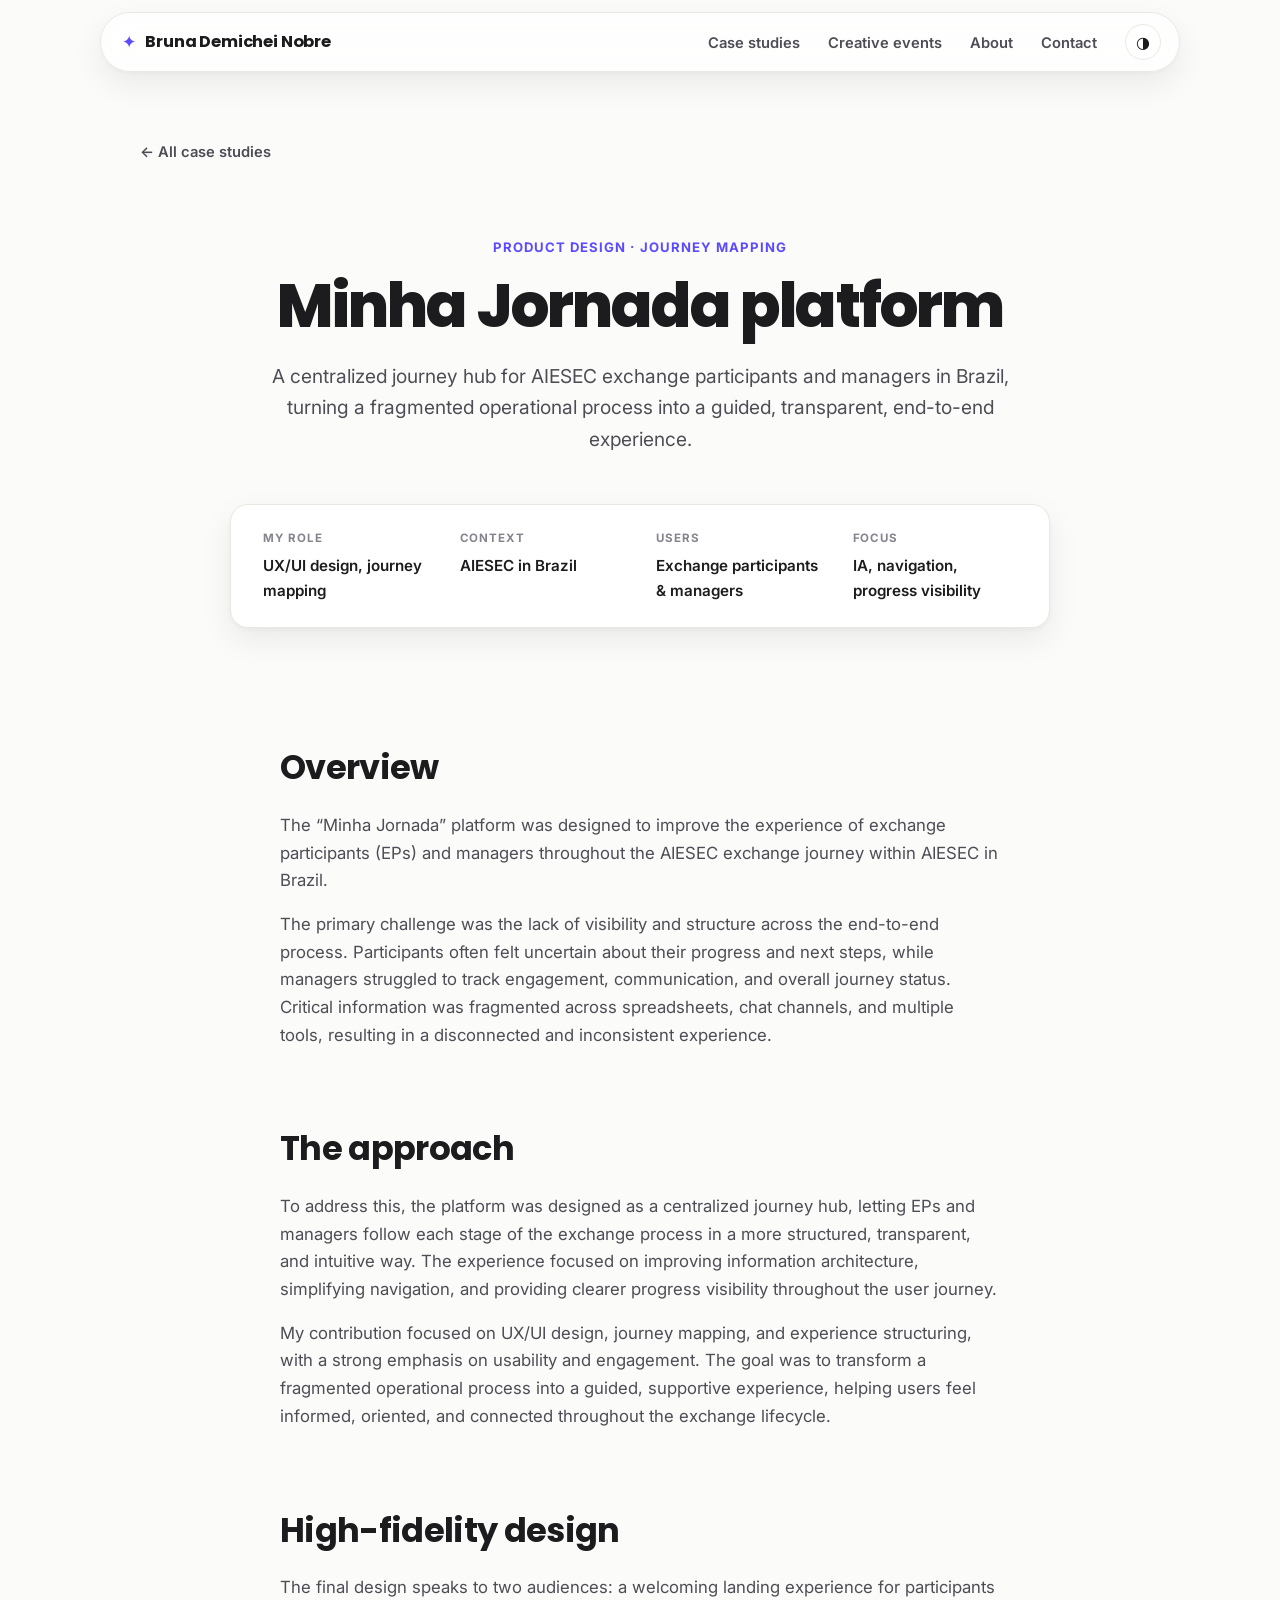
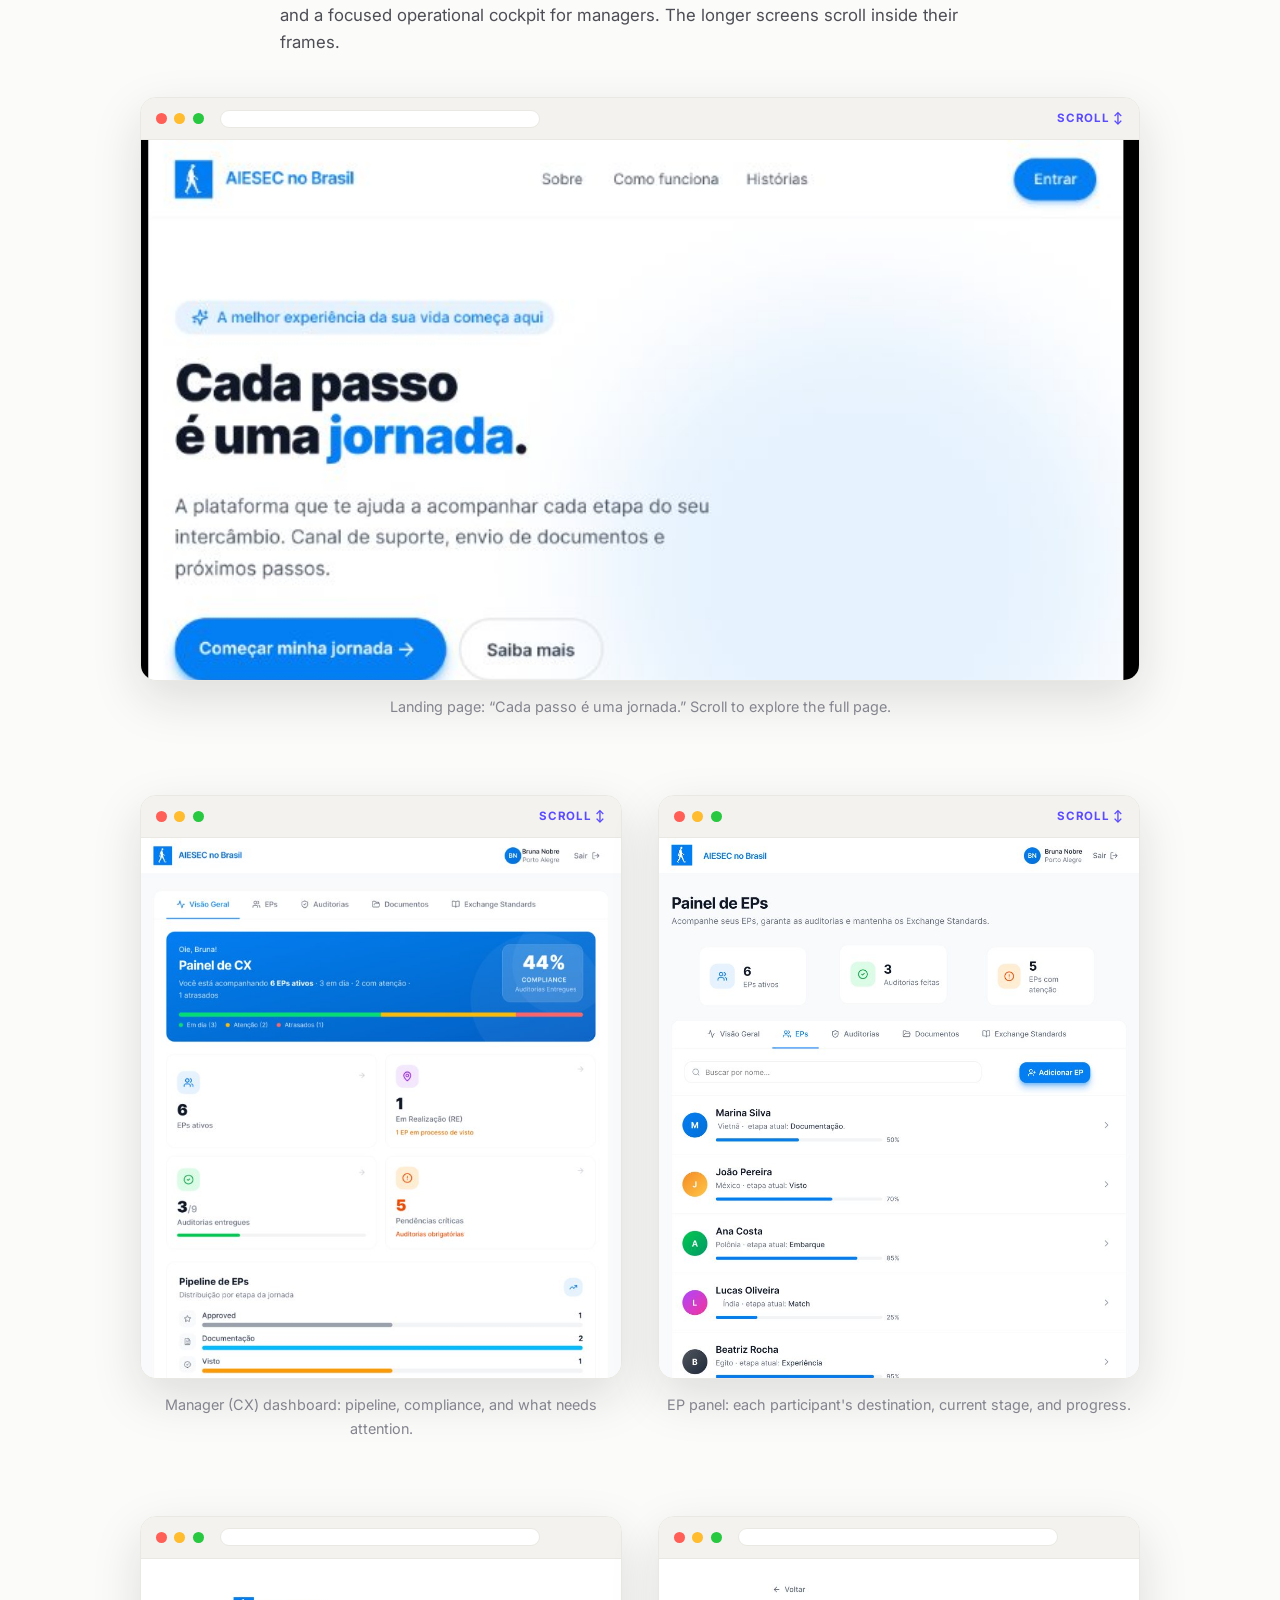
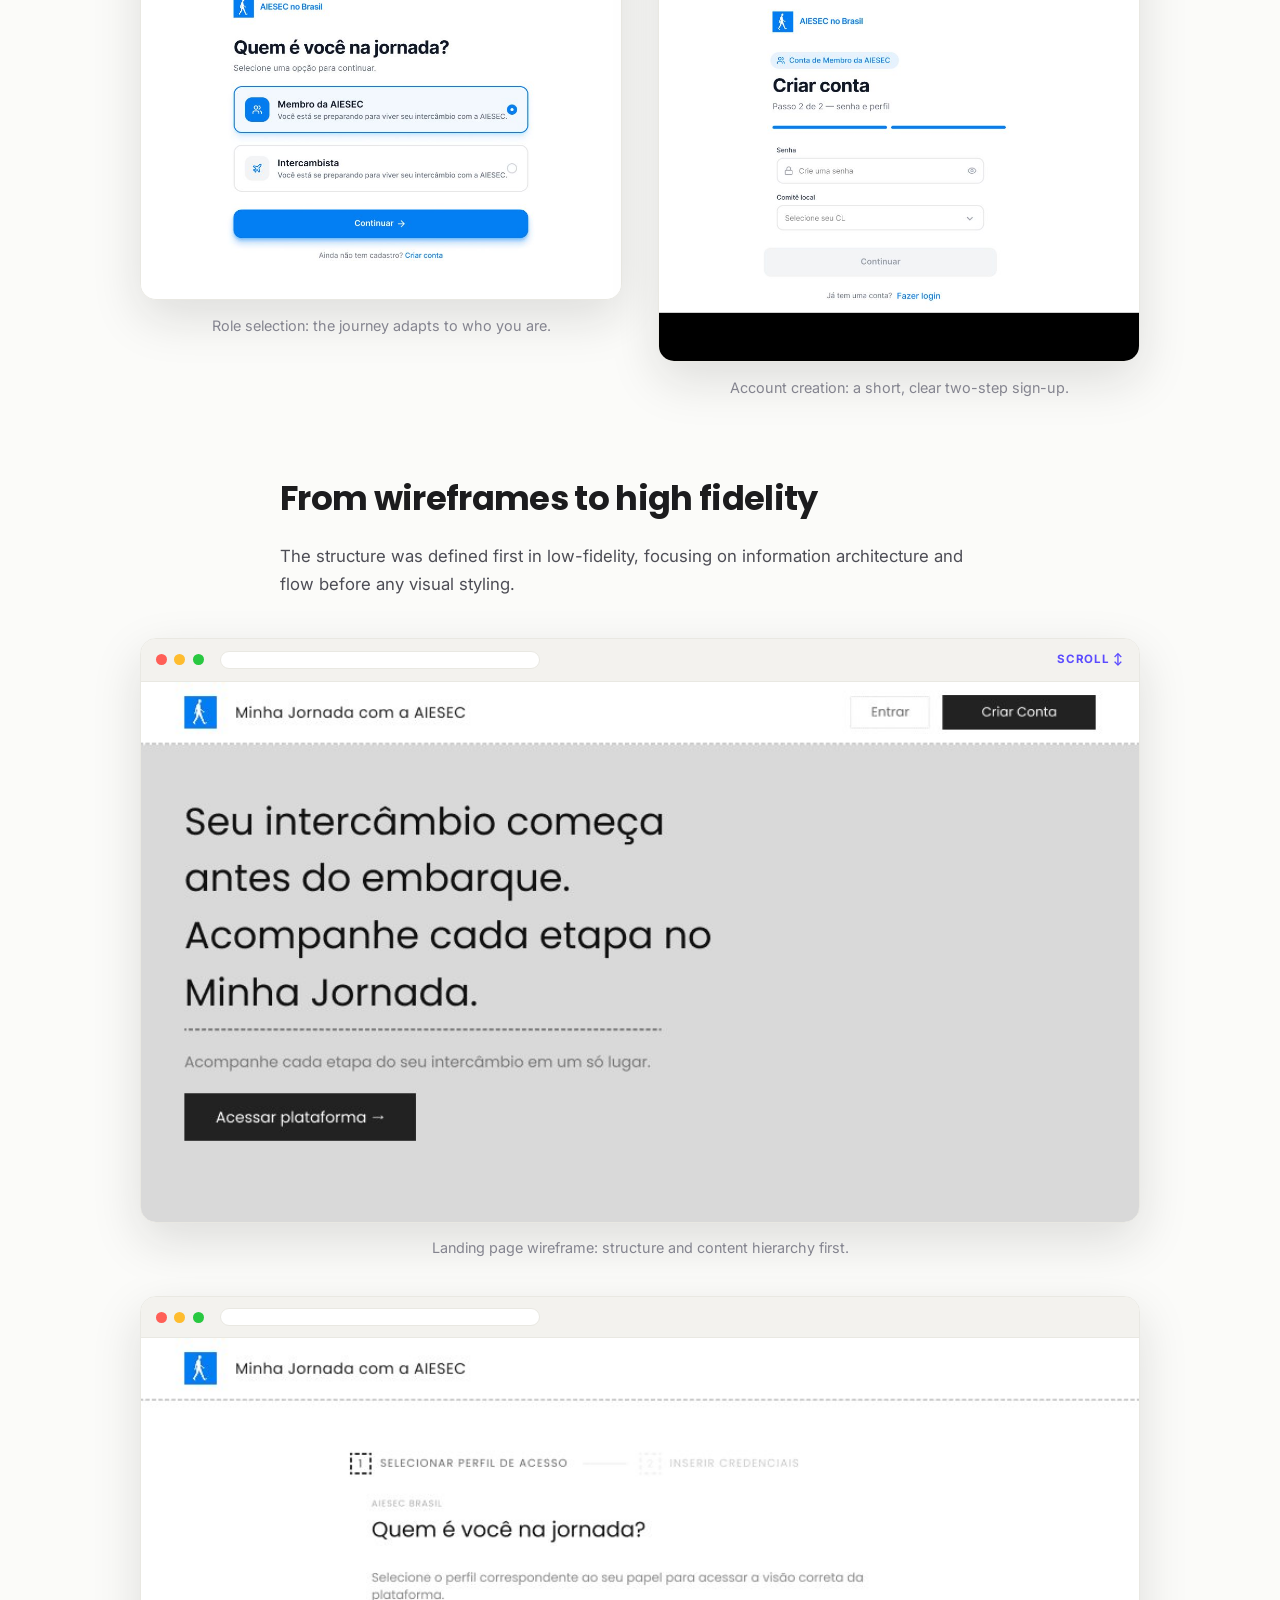
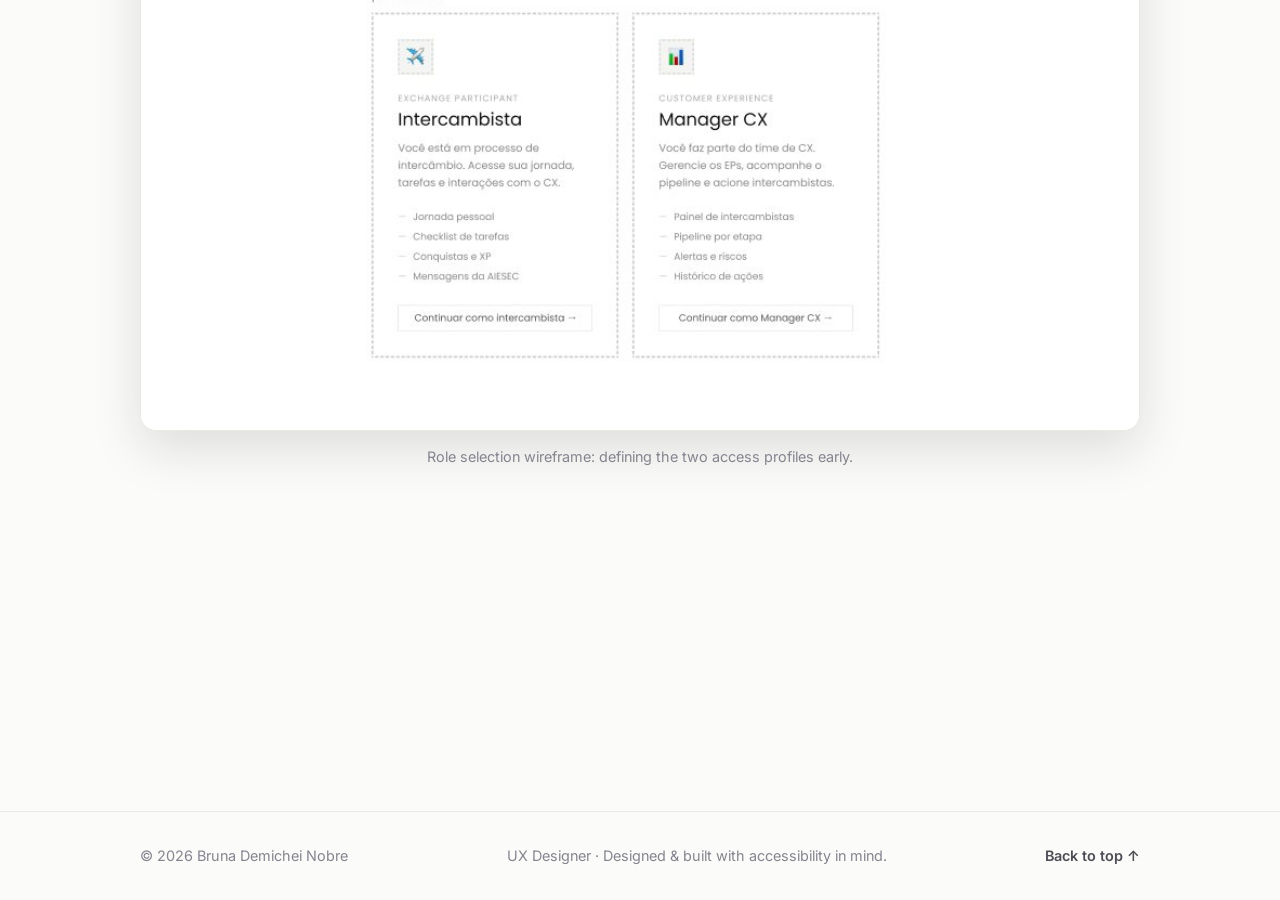
==== case-minha-jornada.html @ cf2cc4e2 "Add real case study pages with browser-frame mockups and scrollable long screens" ====
<!DOCTYPE html>
<html lang="en">
<head>
  <meta charset="UTF-8" />
  <meta name="viewport" content="width=device-width, initial-scale=1.0" />
  <meta name="description" content="Case study: Minha Jornada, a centralized journey hub for AIESEC exchange participants and managers in Brazil." />
  <meta name="author" content="Bruna Demichei Nobre" />
  <title>Minha Jornada platform · Bruna Demichei Nobre</title>

  <link rel="preconnect" href="https://fonts.googleapis.com" />
  <link rel="preconnect" href="https://fonts.gstatic.com" crossorigin />
  <link href="https://fonts.googleapis.com/css2?family=Inter:wght@400;500;600;700&family=Poppins:wght@500;600;700;800&display=swap" rel="stylesheet" />
  <link rel="stylesheet" href="styles.css" />
  <link rel="icon" href="data:image/svg+xml,&lt;svg xmlns=%22http://www.w3.org/2000/svg%22 viewBox=%220 0 100 100%22&gt;&lt;text y=%22.9em%22 font-size=%2290%22&gt;✦&lt;/text&gt;&lt;/svg&gt;" />
</head>
<body>
  <a class="skip-link" href="#main">Skip to content</a>

  <header class="site-header" id="top">
    <nav class="nav" aria-label="Primary">
      <a href="index.html" class="nav__brand" aria-label="Home · Bruna Demichei Nobre">
        <span class="nav__mark" aria-hidden="true">✦</span>
        <span class="nav__name">Bruna Demichei&nbsp;Nobre</span>
      </a>

      <button class="nav__toggle" aria-expanded="false" aria-controls="nav-menu" aria-label="Open menu">
        <span class="nav__toggle-bar" aria-hidden="true"></span>
        <span class="nav__toggle-bar" aria-hidden="true"></span>
        <span class="nav__toggle-bar" aria-hidden="true"></span>
      </button>

      <ul class="nav__menu" id="nav-menu">
        <li><a href="index.html#work">Case studies</a></li>
        <li><a href="index.html#events">Creative events</a></li>
        <li><a href="index.html#about">About</a></li>
        <li><a href="index.html#contact">Contact</a></li>
        <li>
          <button class="theme-toggle" id="theme-toggle" aria-label="Switch to dark theme" title="Toggle theme">
            <span class="theme-toggle__icon" aria-hidden="true">◑</span>
          </button>
        </li>
      </ul>
    </nav>
  </header>

  <main id="main">
    <div class="case-wrap">
      <a class="case-back" href="index.html#work">← All case studies</a>

      <header class="case-hero reveal">
        <span class="case-hero__cat">Product design · Journey mapping</span>
        <h1 class="case-hero__title">Minha Jornada platform</h1>
        <p class="case-hero__lede">
          A centralized journey hub for AIESEC exchange participants and managers in Brazil, turning a
          fragmented operational process into a guided, transparent, end-to-end experience.
        </p>
        <dl class="case-meta">
          <div><dt>My role</dt><dd>UX/UI design, journey mapping</dd></div>
          <div><dt>Context</dt><dd>AIESEC in Brazil</dd></div>
          <div><dt>Users</dt><dd>Exchange participants &amp; managers</dd></div>
          <div><dt>Focus</dt><dd>IA, navigation, progress visibility</dd></div>
        </dl>
      </header>

      <section class="case-block reveal">
        <div class="prose">
          <h2>Overview</h2>
          <p>
            The “Minha Jornada” platform was designed to improve the experience of exchange participants (EPs)
            and managers throughout the AIESEC exchange journey within AIESEC in Brazil.
          </p>
          <p>
            The primary challenge was the lack of visibility and structure across the end-to-end process.
            Participants often felt uncertain about their progress and next steps, while managers struggled to
            track engagement, communication, and overall journey status. Critical information was fragmented
            across spreadsheets, chat channels, and multiple tools, resulting in a disconnected and
            inconsistent experience.
          </p>
        </div>
      </section>

      <section class="case-block reveal">
        <div class="prose">
          <h2>The approach</h2>
          <p>
            To address this, the platform was designed as a centralized journey hub, letting EPs and managers
            follow each stage of the exchange process in a more structured, transparent, and intuitive way. The
            experience focused on improving information architecture, simplifying navigation, and providing
            clearer progress visibility throughout the user journey.
          </p>
          <p>
            My contribution focused on UX/UI design, journey mapping, and experience structuring, with a strong
            emphasis on usability and engagement. The goal was to transform a fragmented operational process
            into a guided, supportive experience, helping users feel informed, oriented, and connected
            throughout the exchange lifecycle.
          </p>
        </div>
      </section>

      <!-- High fidelity -->
      <section class="case-block reveal">
        <div class="prose">
          <h2>High-fidelity design</h2>
          <p>
            The final design speaks to two audiences: a welcoming landing experience for participants and a
            focused operational cockpit for managers. The longer screens scroll inside their frames.
          </p>
        </div>

        <div class="shots">
          <figure class="shot reveal">
            <div class="browser browser--scroll">
              <div class="browser__bar"><span class="browser__dot"></span><span class="browser__dot"></span><span class="browser__dot"></span><span class="browser__chip"></span><span class="scroll-hint">Scroll ↕</span></div>
              <div class="browser__viewport"><img src="assets/cases/mj-landing-hifi.jpg" alt="High-fidelity landing page with the headline 'Cada passo é uma jornada', feature cards, testimonials, and a call to action" loading="lazy" /></div>
            </div>
            <figcaption>Landing page: “Cada passo é uma jornada.” Scroll to explore the full page.</figcaption>
          </figure>

          <div class="shots shots--two">
            <figure class="shot reveal">
              <div class="browser browser--scroll">
                <div class="browser__bar"><span class="browser__dot"></span><span class="browser__dot"></span><span class="browser__dot"></span><span class="scroll-hint">Scroll ↕</span></div>
                <div class="browser__viewport"><img src="assets/cases/mj-cx-dashboard.jpg" alt="Manager CX dashboard with compliance progress, EP pipeline by journey stage, and items needing attention" loading="lazy" /></div>
              </div>
              <figcaption>Manager (CX) dashboard: pipeline, compliance, and what needs attention.</figcaption>
            </figure>

            <figure class="shot reveal">
              <div class="browser browser--scroll">
                <div class="browser__bar"><span class="browser__dot"></span><span class="browser__dot"></span><span class="browser__dot"></span><span class="scroll-hint">Scroll ↕</span></div>
                <div class="browser__viewport"><img src="assets/cases/mj-eps.jpg" alt="EP panel listing exchange participants with their destination, current journey stage, and progress" loading="lazy" /></div>
              </div>
              <figcaption>EP panel: each participant's destination, current stage, and progress.</figcaption>
            </figure>
          </div>

          <div class="shots shots--two">
            <figure class="shot reveal">
              <div class="browser">
                <div class="browser__bar"><span class="browser__dot"></span><span class="browser__dot"></span><span class="browser__dot"></span><span class="browser__chip"></span></div>
                <div class="browser__viewport"><img src="assets/cases/mj-perfil.jpg" alt="Role selection screen asking 'Quem é você na jornada?' with Member and Exchange participant options" loading="lazy" /></div>
              </div>
              <figcaption>Role selection: the journey adapts to who you are.</figcaption>
            </figure>

            <figure class="shot reveal">
              <div class="browser">
                <div class="browser__bar"><span class="browser__dot"></span><span class="browser__dot"></span><span class="browser__dot"></span><span class="browser__chip"></span></div>
                <div class="browser__viewport"><img src="assets/cases/mj-criar-conta.jpg" alt="Two-step account creation screen with password and local committee fields" loading="lazy" /></div>
              </div>
              <figcaption>Account creation: a short, clear two-step sign-up.</figcaption>
            </figure>
          </div>
        </div>
      </section>

      <!-- Low fidelity -->
      <section class="case-block reveal">
        <div class="prose">
          <h2>From wireframes to high fidelity</h2>
          <p>
            The structure was defined first in low-fidelity, focusing on information architecture and flow
            before any visual styling.
          </p>
        </div>

        <div class="shots">
          <figure class="shot reveal">
            <div class="browser browser--scroll">
              <div class="browser__bar"><span class="browser__dot"></span><span class="browser__dot"></span><span class="browser__dot"></span><span class="browser__chip"></span><span class="scroll-hint">Scroll ↕</span></div>
              <div class="browser__viewport"><img src="assets/cases/mj-landing-lofi.jpg" alt="Low-fidelity wireframe of the landing page showing layout structure and content blocks" loading="lazy" /></div>
            </div>
            <figcaption>Landing page wireframe: structure and content hierarchy first.</figcaption>
          </figure>

          <figure class="shot reveal">
            <div class="browser">
              <div class="browser__bar"><span class="browser__dot"></span><span class="browser__dot"></span><span class="browser__dot"></span><span class="browser__chip"></span></div>
              <div class="browser__viewport"><img src="assets/cases/mj-perfil-lofi.jpg" alt="Low-fidelity wireframe of the role selection screen with Intercambista and Manager CX options" loading="lazy" /></div>
            </div>
            <figcaption>Role selection wireframe: defining the two access profiles early.</figcaption>
          </figure>
        </div>
      </section>

      <section class="case-cta reveal">
        <h2 class="case-cta__title">Like what you see?</h2>
        <div class="contact__actions">
          <a class="btn btn--primary" href="index.html#contact">Get in touch</a>
          <a class="btn btn--ghost" href="index.html#work">All case studies</a>
        </div>
      </section>
    </div>
  </main>

  <footer class="site-footer">
    <div class="site-footer__inner">
      <p>© <span id="year"></span> Bruna Demichei Nobre</p>
      <p class="site-footer__meta">UX Designer · Designed &amp; built with accessibility in mind.</p>
      <a href="#top" class="site-footer__top">Back to top ↑</a>
    </div>
  </footer>

  <script src="script.js"></script>
</body>
</html>
---- styles.css ----
/* ============================================================
   Bruna Demichei Nobre — UX Portfolio
   Soft, rounded, friendly aesthetic. No build step.
   ============================================================ */

:root {
  /* Color — light theme */
  --bg: #fbfbf9;
  --bg-alt: #f3f2ee;
  --surface: #ffffff;
  --text: #1c1c1e;
  --text-soft: #4d4d55;
  --text-muted: #84848f;
  --border: #e9e8e2;
  --accent: #5b4bff;
  --accent-2: #ff5b86;
  --accent-soft: #eeecff;
  --shadow: 0 2px 4px rgba(20, 20, 25, 0.03), 0 12px 32px rgba(20, 20, 25, 0.07);
  --shadow-lg: 0 18px 50px rgba(20, 20, 25, 0.13);

  /* Card placeholder gradients */
  --c-a: linear-gradient(135deg, #2bb6b0, #1f8f95);
  --c-b: linear-gradient(135deg, #ff6f91, #ff4d6d);
  --c-c: linear-gradient(135deg, #f6a93b, #e8842b);
  --c-d: linear-gradient(135deg, #9b8cff, #6c5cff);
  --c-e: linear-gradient(135deg, #7ec96f, #4fb05c);

  /* Type */
  --font-sans: "Inter", system-ui, -apple-system, Segoe UI, Roboto, sans-serif;
  --font-display: "Poppins", "Inter", system-ui, sans-serif;

  /* Layout */
  --maxw: 1080px;
  --radius: 28px;
  --radius-sm: 18px;
  --space: clamp(4rem, 9vw, 8rem);
}

[data-theme="dark"] {
  --bg: #121116;
  --bg-alt: #18171e;
  --surface: #1d1c24;
  --text: #f4f3f7;
  --text-soft: #c7c6d2;
  --text-muted: #8e8d9c;
  --border: #2b2933;
  --accent: #8c7cff;
  --accent-2: #ff7caa;
  --accent-soft: #221f33;
  --shadow: 0 2px 4px rgba(0, 0, 0, 0.3), 0 12px 32px rgba(0, 0, 0, 0.4);
  --shadow-lg: 0 18px 50px rgba(0, 0, 0, 0.55);
}

/* ===== Reset / base ===== */
*, *::before, *::after { box-sizing: border-box; }
* { margin: 0; }

html { scroll-behavior: smooth; -webkit-text-size-adjust: 100%; }
@media (prefers-reduced-motion: reduce) {
  html { scroll-behavior: auto; }
  *, *::before, *::after { animation-duration: 0.001ms !important; transition-duration: 0.001ms !important; }
}

body {
  font-family: var(--font-sans);
  color: var(--text);
  background: var(--bg);
  line-height: 1.65;
  -webkit-font-smoothing: antialiased;
  text-rendering: optimizeLegibility;
  transition: background 0.3s ease, color 0.3s ease;
}

img { max-width: 100%; display: block; }
a { color: inherit; }

:focus-visible {
  outline: 3px solid var(--accent);
  outline-offset: 3px;
  border-radius: 6px;
}

.skip-link {
  position: absolute;
  left: 1rem;
  top: -3.5rem;
  z-index: 200;
  background: var(--accent);
  color: #fff;
  padding: 0.6rem 1rem;
  border-radius: 10px;
  transition: top 0.2s ease;
  text-decoration: none;
  font-weight: 600;
}
.skip-link:focus { top: 1rem; }

/* ===== Header / Nav ===== */
.site-header {
  position: sticky;
  top: 0;
  z-index: 100;
  padding: 0.75rem clamp(0.75rem, 3vw, 1.5rem);
}
.nav {
  max-width: var(--maxw);
  margin: 0 auto;
  padding: 0.7rem 1.1rem 0.7rem 1.3rem;
  display: flex;
  align-items: center;
  justify-content: space-between;
  gap: 1rem;
  background: color-mix(in srgb, var(--surface) 80%, transparent);
  backdrop-filter: blur(14px);
  border: 1px solid var(--border);
  border-radius: 100px;
  box-shadow: var(--shadow);
}
.nav__brand {
  display: inline-flex;
  align-items: center;
  gap: 0.55rem;
  text-decoration: none;
  font-family: var(--font-display);
  font-weight: 700;
  font-size: 1.02rem;
  letter-spacing: -0.01em;
}
.nav__mark { color: var(--accent); font-size: 1.1rem; }

.nav__menu {
  display: flex;
  align-items: center;
  gap: clamp(0.9rem, 2.2vw, 1.8rem);
  list-style: none;
  padding: 0;
}
.nav__menu a {
  text-decoration: none;
  color: var(--text-soft);
  font-weight: 600;
  font-size: 0.92rem;
  transition: color 0.2s ease;
}
.nav__menu a:hover { color: var(--accent); }

.nav__toggle {
  display: none;
  flex-direction: column;
  gap: 5px;
  background: none;
  border: 0;
  cursor: pointer;
  padding: 0.5rem;
}
.nav__toggle-bar {
  width: 24px; height: 2px;
  background: var(--text);
  border-radius: 2px;
  transition: transform 0.25s ease, opacity 0.25s ease;
}
.nav__toggle[aria-expanded="true"] .nav__toggle-bar:nth-child(1) { transform: translateY(7px) rotate(45deg); }
.nav__toggle[aria-expanded="true"] .nav__toggle-bar:nth-child(2) { opacity: 0; }
.nav__toggle[aria-expanded="true"] .nav__toggle-bar:nth-child(3) { transform: translateY(-7px) rotate(-45deg); }

.theme-toggle {
  background: var(--surface);
  border: 1px solid var(--border);
  border-radius: 50%;
  width: 36px; height: 36px;
  display: grid;
  place-items: center;
  cursor: pointer;
  color: var(--text);
  font-size: 1rem;
  transition: transform 0.2s ease, border-color 0.2s ease;
}
.theme-toggle:hover { transform: rotate(-15deg); border-color: var(--accent); }

/* ===== Section scaffolding ===== */
.section {
  max-width: var(--maxw);
  margin: 0 auto;
  padding: var(--space) clamp(1.25rem, 4vw, 2.5rem);
}
.section--alt {
  max-width: none;
  background: var(--bg-alt);
  border-radius: clamp(28px, 5vw, 56px);
  margin-inline: clamp(0.5rem, 2vw, 1.5rem);
  padding-inline: clamp(1.25rem, 4vw, 3rem);
}
.section--alt > * { max-width: var(--maxw); margin-inline: auto; }

.section__head { max-width: 58ch; margin-bottom: 3rem; }
.section__head--center { margin-inline: auto; text-align: center; }
.section__title {
  font-family: var(--font-display);
  font-weight: 700;
  font-size: clamp(2rem, 5vw, 3.2rem);
  line-height: 1.08;
  letter-spacing: -0.02em;
}
.section__sub { margin-top: 1rem; color: var(--text-muted); font-size: 1.05rem; }

/* ===== Hero ===== */
.hero {
  position: relative;
  overflow: hidden;
  text-align: center;
  padding: clamp(3.5rem, 8vw, 7rem) clamp(1.25rem, 4vw, 2.5rem) clamp(2.5rem, 5vw, 4rem);
}
.hero::before {
  content: "";
  position: absolute;
  inset: -25% -10% auto -10%;
  height: 75%;
  background: radial-gradient(ellipse 50% 60% at 30% 20%, color-mix(in srgb, var(--accent) 20%, transparent), transparent 70%),
              radial-gradient(ellipse 45% 55% at 75% 30%, color-mix(in srgb, var(--accent-2) 18%, transparent), transparent 70%);
  filter: blur(10px);
  z-index: -1;
  pointer-events: none;
}
.hero__inner { max-width: 900px; margin: 0 auto; }
.hero__eyebrow {
  font-weight: 600;
  color: var(--accent);
  font-size: 0.95rem;
  letter-spacing: 0.02em;
  margin-bottom: 1.5rem;
}
.hero__title {
  font-family: var(--font-display);
  font-weight: 800;
  font-size: clamp(2.6rem, 8vw, 5.2rem);
  line-height: 1.02;
  letter-spacing: -0.035em;
  display: flex;
  align-items: center;
  justify-content: center;
  flex-wrap: wrap;
  gap: 0.25em;
}
.hero__photo {
  display: inline-grid;
  place-items: center;
  width: 1.05em; height: 1.05em;
  border-radius: 0.32em;
  background: linear-gradient(135deg, var(--accent-soft), color-mix(in srgb, var(--accent-2) 22%, var(--surface)));
  border: 2px solid var(--surface);
  box-shadow: var(--shadow);
  transform: rotate(-6deg);
  overflow: hidden;
}
.hero__photo span {
  font-family: var(--font-sans);
  font-size: 0.13em;
  font-weight: 600;
  line-height: 1.1;
  color: var(--text-muted);
  text-align: center;
  letter-spacing: 0.04em;
}
.hero__photo img { width: 100%; height: 100%; object-fit: cover; }
.hero__lede {
  margin: 1.6rem auto 0;
  max-width: 62ch;
  font-size: clamp(1.05rem, 2vw, 1.25rem);
  color: var(--text-soft);
}
.hero__actions {
  margin-top: 2.25rem;
  display: flex;
  flex-wrap: wrap;
  gap: 1rem;
  justify-content: center;
}
.hero__scroll {
  display: inline-grid;
  place-items: center;
  width: 48px; height: 48px;
  margin-top: 2.75rem;
  border-radius: 50%;
  border: 1px solid var(--border);
  background: var(--surface);
  color: var(--text);
  font-size: 1.3rem;
  text-decoration: none;
  box-shadow: var(--shadow);
  animation: bob 2s ease-in-out infinite;
}
.hero__scroll:hover { color: var(--accent); }
@keyframes bob { 0%, 100% { transform: translateY(0); } 50% { transform: translateY(6px); } }

/* ===== Buttons ===== */
.btn {
  display: inline-flex;
  align-items: center;
  gap: 0.4rem;
  font-weight: 600;
  font-size: 0.98rem;
  text-decoration: none;
  padding: 0.85rem 1.6rem;
  border-radius: 100px;
  border: 1px solid transparent;
  cursor: pointer;
  transition: transform 0.2s ease, box-shadow 0.2s ease, background 0.2s ease, border-color 0.2s ease, color 0.2s ease;
}
.btn--primary {
  background: var(--accent);
  color: #fff;
  box-shadow: 0 8px 22px color-mix(in srgb, var(--accent) 38%, transparent);
}
.btn--primary:hover { transform: translateY(-2px); box-shadow: 0 12px 30px color-mix(in srgb, var(--accent) 48%, transparent); }
.btn--ghost {
  background: var(--surface);
  color: var(--text);
  border-color: var(--border);
}
.btn--ghost:hover { border-color: var(--accent); color: var(--accent); transform: translateY(-2px); }

/* ===== Grids ===== */
.grid { display: grid; gap: clamp(1.5rem, 3vw, 2.5rem); }
.grid--work { grid-template-columns: repeat(2, minmax(0, 1fr)); }
.grid--events { grid-template-columns: repeat(auto-fit, minmax(280px, 1fr)); }
.grid--cards { grid-template-columns: repeat(auto-fit, minmax(280px, 1fr)); gap: 1.25rem; }
.grid--process { grid-template-columns: repeat(auto-fit, minmax(220px, 1fr)); gap: 1.25rem; list-style: none; padding: 0; }

/* ===== Project cards (work) ===== */
.proj {
  display: block;
  text-decoration: none;
  color: inherit;
  border-radius: var(--radius);
  transition: transform 0.25s ease;
}
.proj:hover { transform: translateY(-6px); }
.proj__media {
  position: relative;
  display: grid;
  place-items: center;
  aspect-ratio: 4 / 3;
  overflow: hidden;
  border-radius: var(--radius);
  margin-bottom: 1.1rem;
  box-shadow: var(--shadow);
  transition: box-shadow 0.25s ease;
}
.proj:hover .proj__media { box-shadow: var(--shadow-lg); }
.proj__media--a { background: var(--c-a); }
.proj__media--b { background: var(--c-b); }
.proj__media--c { background: var(--c-c); }
.proj__media--d { background: var(--c-d); }
.proj__media img { position: absolute; inset: 0; width: 100%; height: 100%; object-fit: cover; object-position: top; }
.proj__ph {
  color: rgba(255, 255, 255, 0.92);
  font-weight: 600;
  font-size: 0.9rem;
  letter-spacing: 0.04em;
}
.proj__cat {
  display: block;
  color: var(--accent);
  font-weight: 700;
  font-size: 0.78rem;
  letter-spacing: 0.08em;
  text-transform: uppercase;
  margin-bottom: 0.4rem;
}
.proj__title {
  font-family: var(--font-display);
  font-weight: 700;
  font-size: clamp(1.3rem, 2.6vw, 1.7rem);
  letter-spacing: -0.015em;
  margin-bottom: 0.5rem;
}
.proj__desc { color: var(--text-soft); font-size: 1rem; }

/* ===== Creative events (feature blocks + photo collages) ===== */
.events { display: flex; flex-direction: column; gap: clamp(3rem, 7vw, 6rem); }
.feature {
  display: grid;
  grid-template-columns: 1.05fr 0.95fr;
  gap: clamp(1.75rem, 4vw, 3.5rem);
  align-items: center;
}
.feature--reverse .feature__gallery { order: 2; }
.feature__cat {
  display: block;
  color: var(--accent);
  font-weight: 700;
  font-size: 0.78rem;
  letter-spacing: 0.08em;
  text-transform: uppercase;
  margin-bottom: 0.55rem;
}
.feature__text h3 {
  font-family: var(--font-display);
  font-weight: 700;
  font-size: clamp(1.45rem, 3vw, 2.1rem);
  letter-spacing: -0.02em;
  line-height: 1.1;
  margin-bottom: 0.9rem;
}
.feature__text p { color: var(--text-soft); font-size: 1.02rem; }
.feature__text p + p { margin-top: 0.9rem; }
.feature__link {
  display: inline-block;
  margin-top: 1.1rem;
  font-weight: 700;
  color: var(--accent);
  text-decoration: none;
}
.feature__link:hover { text-decoration: underline; }

/* Photo collages */
.feature__gallery { display: grid; gap: 0.9rem; }
.gphoto {
  margin: 0;
  overflow: hidden;
  border-radius: var(--radius-sm);
  box-shadow: var(--shadow);
  transition: transform 0.3s ease, box-shadow 0.3s ease;
}
.gphoto img { width: 100%; height: 100%; object-fit: cover; display: block; transition: transform 0.5s ease; }
.gphoto:hover { transform: translateY(-4px) rotate(-1deg); box-shadow: var(--shadow-lg); }
.gphoto:hover img { transform: scale(1.06); }

.gallery--single .gphoto { aspect-ratio: 16 / 10; }

.gallery--trio {
  grid-template-columns: 1fr 1fr;
  grid-template-rows: 1fr 1fr;
  aspect-ratio: 1 / 1;
}
.gphoto--a { grid-column: 1; grid-row: 1; }
.gphoto--b { grid-column: 1; grid-row: 2; }
.gphoto--c { grid-column: 2; grid-row: 1 / 3; }

.gallery--quad { grid-template-columns: 1fr 1fr; }
.gallery--quad .gphoto { aspect-ratio: 3 / 2; }

.gallery--stack { grid-template-columns: 1fr 1fr; }
.gallery--stack .gphoto:first-child { grid-column: 1 / 3; aspect-ratio: 16 / 9; }
.gallery--stack .gphoto:not(:first-child) { aspect-ratio: 4 / 3; }

.gallery--duo { grid-template-columns: 1fr; }
.gallery--duo .gphoto { aspect-ratio: 16 / 10; }

/* ===== Expertise cards ===== */
.card {
  background: var(--surface);
  border: 1px solid var(--border);
  border-radius: var(--radius-sm);
  padding: 1.7rem;
  box-shadow: var(--shadow);
  transition: transform 0.25s ease, box-shadow 0.25s ease;
}
.card:hover { transform: translateY(-4px); box-shadow: var(--shadow-lg); }
.card__icon {
  display: inline-grid;
  place-items: center;
  width: 46px; height: 46px;
  border-radius: 14px;
  background: var(--accent-soft);
  color: var(--accent);
  font-size: 1.3rem;
  margin-bottom: 1rem;
}
.card h3 { font-family: var(--font-display); font-weight: 600; font-size: 1.15rem; margin-bottom: 0.45rem; letter-spacing: -0.01em; }
.card p { color: var(--text-soft); font-size: 0.97rem; }

.tools { margin-top: 2.5rem; text-align: center; }
.chips { display: flex; flex-wrap: wrap; gap: 0.6rem; list-style: none; padding: 0; justify-content: center; }
.chips li {
  background: var(--surface);
  border: 1px solid var(--border);
  border-radius: 100px;
  padding: 0.45rem 1rem;
  font-size: 0.9rem;
  font-weight: 500;
  color: var(--text-soft);
}

/* ===== Process ===== */
.process__step {
  position: relative;
  background: var(--surface);
  border: 1px solid var(--border);
  border-radius: var(--radius-sm);
  padding: 1.7rem;
  box-shadow: var(--shadow);
}
.process__num {
  font-family: var(--font-display);
  font-weight: 800;
  font-size: 2rem;
  color: var(--accent);
  display: block;
  margin-bottom: 0.5rem;
}
.process__step h3 { font-family: var(--font-display); font-weight: 600; font-size: 1.15rem; margin-bottom: 0.4rem; }
.process__step p { color: var(--text-soft); font-size: 0.97rem; }

/* ===== About ===== */
.about__body { max-width: 64ch; margin: 0 auto; text-align: center; }
.about__body p { color: var(--text-soft); font-size: 1.1rem; }
.about__body p + p { margin-top: 1.2rem; }

/* ===== Note pill ===== */
.note-pill {
  display: inline-block;
  background: var(--accent-soft);
  color: var(--accent);
  font-size: 0.72rem;
  font-weight: 700;
  text-transform: uppercase;
  letter-spacing: 0.08em;
  padding: 0.2rem 0.6rem;
  border-radius: 100px;
  margin-right: 0.5rem;
  vertical-align: middle;
}

/* ===== Contact ===== */
.contact { text-align: center; }
.contact__inner { max-width: 60ch; margin: 0 auto; }
.contact__kicker {
  font-size: 0.85rem;
  font-weight: 700;
  letter-spacing: 0.12em;
  text-transform: uppercase;
  color: var(--text-muted);
  margin-bottom: 0.75rem;
}
.contact__title {
  font-family: var(--font-display);
  font-weight: 800;
  font-size: clamp(2.8rem, 9vw, 6rem);
  line-height: 1;
  letter-spacing: -0.04em;
  background: linear-gradient(100deg, var(--accent), var(--accent-2));
  -webkit-background-clip: text;
  background-clip: text;
  color: transparent;
  margin-bottom: 2rem;
}
.contact__actions { display: flex; justify-content: center; flex-wrap: wrap; gap: 1rem; }

/* ===== Footer ===== */
.site-footer { border-top: 1px solid var(--border); }
.site-footer__inner {
  max-width: var(--maxw);
  margin: 0 auto;
  padding: 2rem clamp(1.25rem, 4vw, 2.5rem);
  display: flex;
  flex-wrap: wrap;
  align-items: center;
  justify-content: space-between;
  gap: 0.75rem;
  color: var(--text-muted);
  font-size: 0.9rem;
}
.site-footer__top { text-decoration: none; font-weight: 600; color: var(--text-soft); }
.site-footer__top:hover { color: var(--accent); }

/* ===== Case study detail pages ===== */
.case-wrap { max-width: 1080px; margin: 0 auto; padding: 0 clamp(1.25rem, 4vw, 2.5rem); }
.prose { max-width: 720px; margin-inline: auto; }

.case-back {
  display: inline-flex;
  align-items: center;
  gap: 0.4rem;
  margin: clamp(2rem, 5vw, 3.5rem) 0 0;
  font-weight: 600;
  font-size: 0.92rem;
  color: var(--text-soft);
  text-decoration: none;
}
.case-back:hover { color: var(--accent); }

.case-hero { text-align: center; padding: clamp(2.5rem, 6vw, 4.5rem) 0 clamp(1.5rem, 4vw, 2.5rem); }
.case-hero__cat {
  display: block;
  color: var(--accent);
  font-weight: 700;
  font-size: 0.82rem;
  letter-spacing: 0.08em;
  text-transform: uppercase;
  margin-bottom: 1rem;
}
.case-hero__title {
  font-family: var(--font-display);
  font-weight: 800;
  font-size: clamp(2.2rem, 6vw, 3.8rem);
  line-height: 1.05;
  letter-spacing: -0.03em;
}
.case-hero__lede {
  max-width: 64ch;
  margin: 1.4rem auto 0;
  font-size: clamp(1.05rem, 2vw, 1.2rem);
  color: var(--text-soft);
}

.case-meta {
  display: grid;
  grid-template-columns: repeat(auto-fit, minmax(160px, 1fr));
  gap: 1.25rem 2rem;
  max-width: 820px;
  margin: clamp(2rem, 4vw, 3rem) auto 0;
  padding: 1.5rem clamp(1.25rem, 3vw, 2rem);
  background: var(--surface);
  border: 1px solid var(--border);
  border-radius: var(--radius-sm);
  box-shadow: var(--shadow);
  text-align: left;
}
.case-meta dt {
  font-size: 0.72rem;
  font-weight: 700;
  letter-spacing: 0.08em;
  text-transform: uppercase;
  color: var(--text-muted);
  margin-bottom: 0.35rem;
}
.case-meta dd { margin: 0; font-weight: 600; font-size: 0.95rem; }

.case-block { padding: clamp(2.5rem, 6vw, 4.5rem) 0; }
.case-block + .case-block { padding-top: 0; }
.case-block h2 {
  font-family: var(--font-display);
  font-weight: 700;
  font-size: clamp(1.5rem, 3.5vw, 2.1rem);
  letter-spacing: -0.02em;
  margin-bottom: 1rem;
}
.case-block h3 {
  font-family: var(--font-display);
  font-weight: 600;
  font-size: 1.15rem;
  margin: 1.75rem 0 0.5rem;
}
.case-block p { color: var(--text-soft); font-size: 1.05rem; }
.case-block p + p { margin-top: 1rem; }
.case-block ul { color: var(--text-soft); font-size: 1.05rem; margin: 0.75rem 0 0; padding-left: 1.2rem; }
.case-block ul li { margin-bottom: 0.5rem; }

.callout {
  margin: 1.5rem auto 0;
  padding: 1.25rem 1.5rem;
  background: var(--accent-soft);
  border-left: 4px solid var(--accent);
  border-radius: 0 var(--radius-sm) var(--radius-sm) 0;
}
.callout p { color: var(--text); font-size: 1rem; }
.callout strong { font-weight: 700; }

/* Screenshot showcase */
.shots { display: grid; gap: clamp(1.5rem, 3vw, 2.25rem); margin-top: clamp(1.5rem, 4vw, 2.5rem); }
.shots--two { grid-template-columns: repeat(auto-fit, minmax(300px, 1fr)); align-items: start; }

.shot figcaption {
  margin-top: 0.85rem;
  text-align: center;
  font-size: 0.9rem;
  color: var(--text-muted);
}

.browser {
  border-radius: 16px;
  overflow: hidden;
  background: var(--surface);
  border: 1px solid var(--border);
  box-shadow: var(--shadow-lg);
}
.browser__bar {
  display: flex;
  align-items: center;
  gap: 0.45rem;
  padding: 0.7rem 0.95rem;
  background: var(--bg-alt);
  border-bottom: 1px solid var(--border);
}
.browser__dot { width: 11px; height: 11px; border-radius: 50%; background: #d4d3cd; }
.browser__dot:nth-child(1) { background: #ff5f57; }
.browser__dot:nth-child(2) { background: #febc2e; }
.browser__dot:nth-child(3) { background: #28c840; }
.browser__chip {
  margin-left: 0.6rem;
  flex: 1;
  max-width: 320px;
  height: 18px;
  border-radius: 100px;
  background: var(--surface);
  border: 1px solid var(--border);
}
.browser__viewport { display: block; background: var(--surface); }
.browser__viewport img { width: 100%; display: block; }

.browser--scroll .browser__viewport {
  height: clamp(380px, 60vh, 560px);
  overflow-y: auto;
  scroll-behavior: smooth;
  scrollbar-width: thin;
  scrollbar-color: var(--accent) transparent;
}
.browser--scroll .browser__viewport::-webkit-scrollbar { width: 10px; }
.browser--scroll .browser__viewport::-webkit-scrollbar-thumb { background: color-mix(in srgb, var(--accent) 55%, transparent); border-radius: 100px; border: 3px solid var(--surface); }
.browser--scroll .browser__viewport::-webkit-scrollbar-track { background: transparent; }

.scroll-hint {
  display: inline-flex;
  align-items: center;
  gap: 0.35rem;
  margin-left: auto;
  font-size: 0.72rem;
  font-weight: 700;
  letter-spacing: 0.06em;
  text-transform: uppercase;
  color: var(--accent);
}

.case-cta { text-align: center; padding: clamp(2.5rem, 6vw, 4rem) 0; }
.case-cta__title {
  font-family: var(--font-display);
  font-weight: 800;
  font-size: clamp(1.6rem, 4vw, 2.4rem);
  letter-spacing: -0.02em;
  margin-bottom: 1.5rem;
}

/* ===== Reveal animation ===== */
.reveal {
  opacity: 0;
  transform: translateY(18px);
  transition: opacity 0.6s ease, transform 0.6s ease;
}
.reveal.is-visible { opacity: 1; transform: none; }

/* ===== Responsive ===== */
@media (max-width: 820px) {
  .nav__toggle { display: flex; }
  .nav { position: relative; flex-wrap: wrap; }
  .nav__menu {
    position: absolute;
    top: calc(100% + 0.5rem);
    left: 0; right: 0;
    flex-direction: column;
    align-items: flex-start;
    gap: 1.1rem;
    background: var(--surface);
    border: 1px solid var(--border);
    border-radius: var(--radius-sm);
    padding: 1.5rem;
    box-shadow: var(--shadow-lg);
    transform: translateY(-12px);
    opacity: 0;
    pointer-events: none;
    transition: transform 0.25s ease, opacity 0.25s ease;
  }
  .nav__menu.is-open { transform: none; opacity: 1; pointer-events: auto; }

  .grid--work { grid-template-columns: 1fr; }

  .feature { grid-template-columns: 1fr; gap: 1.5rem; }
  .feature--reverse .feature__gallery { order: 0; }
}
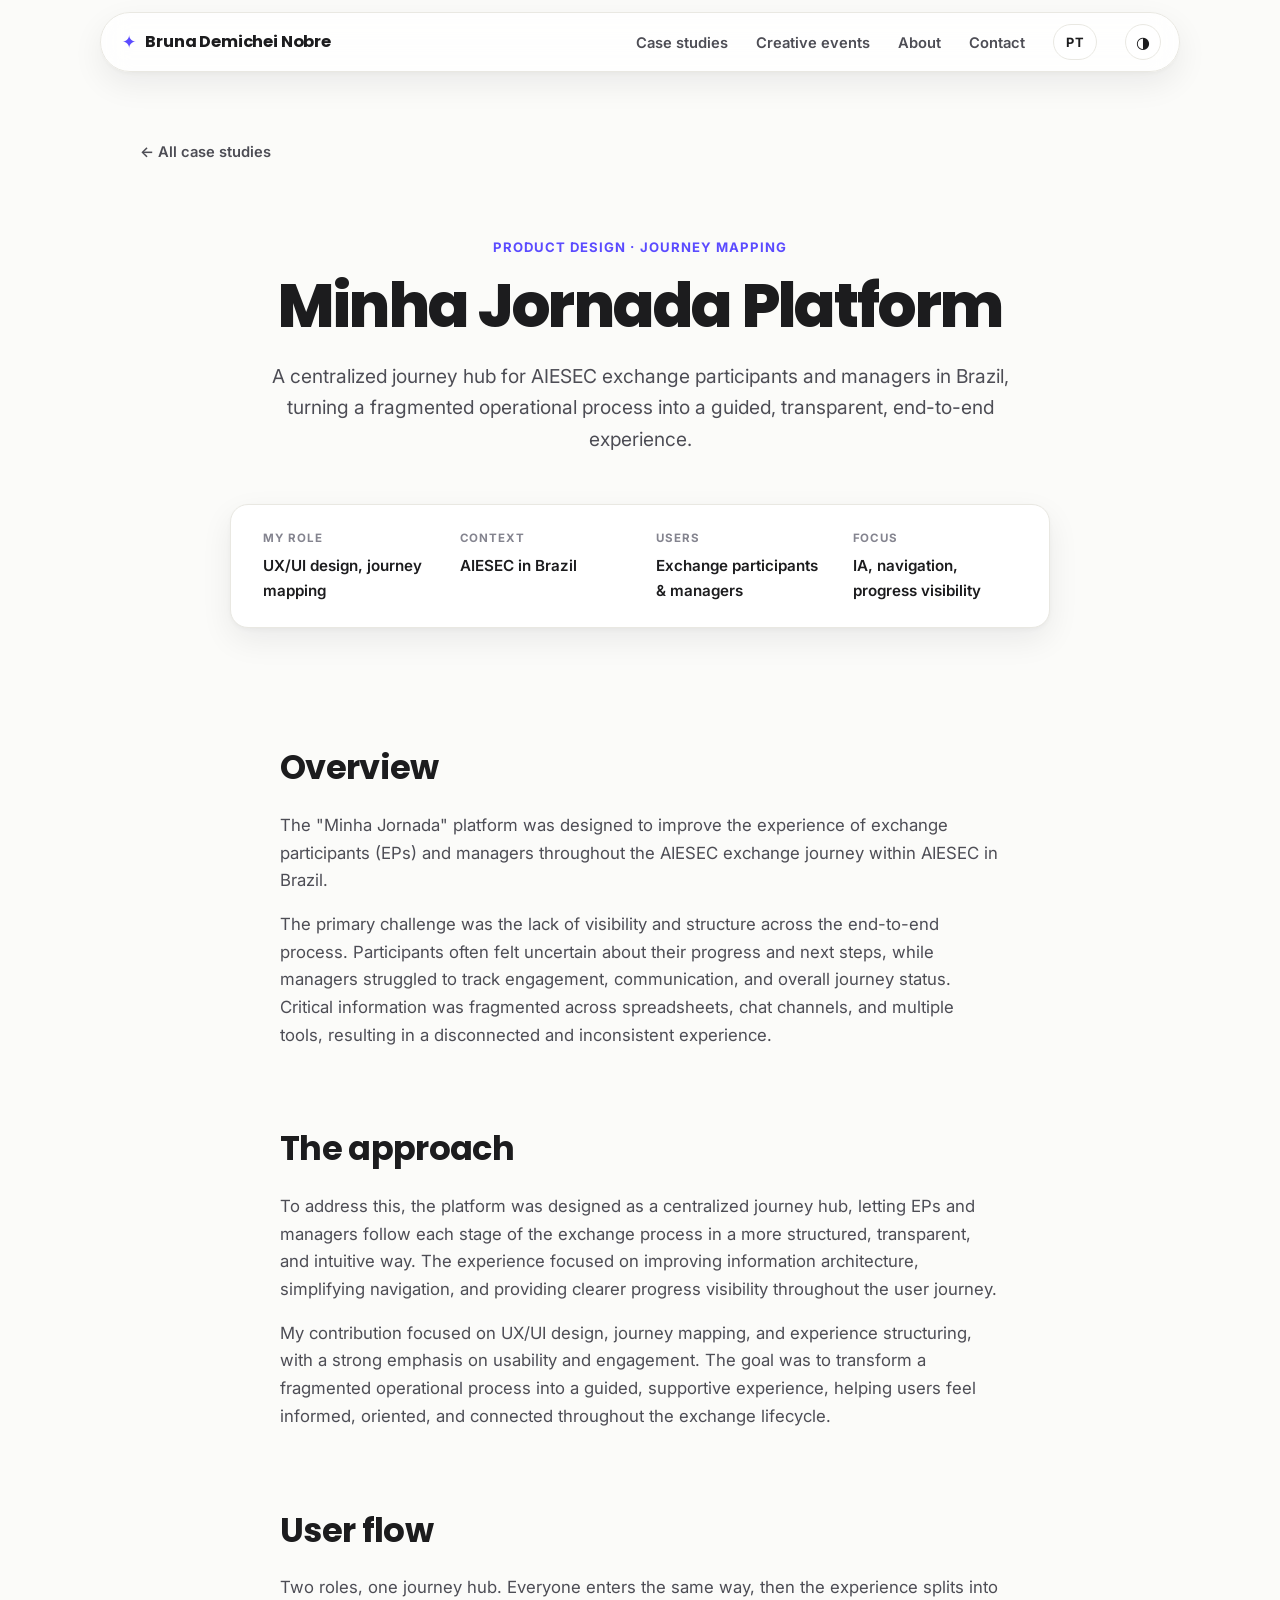
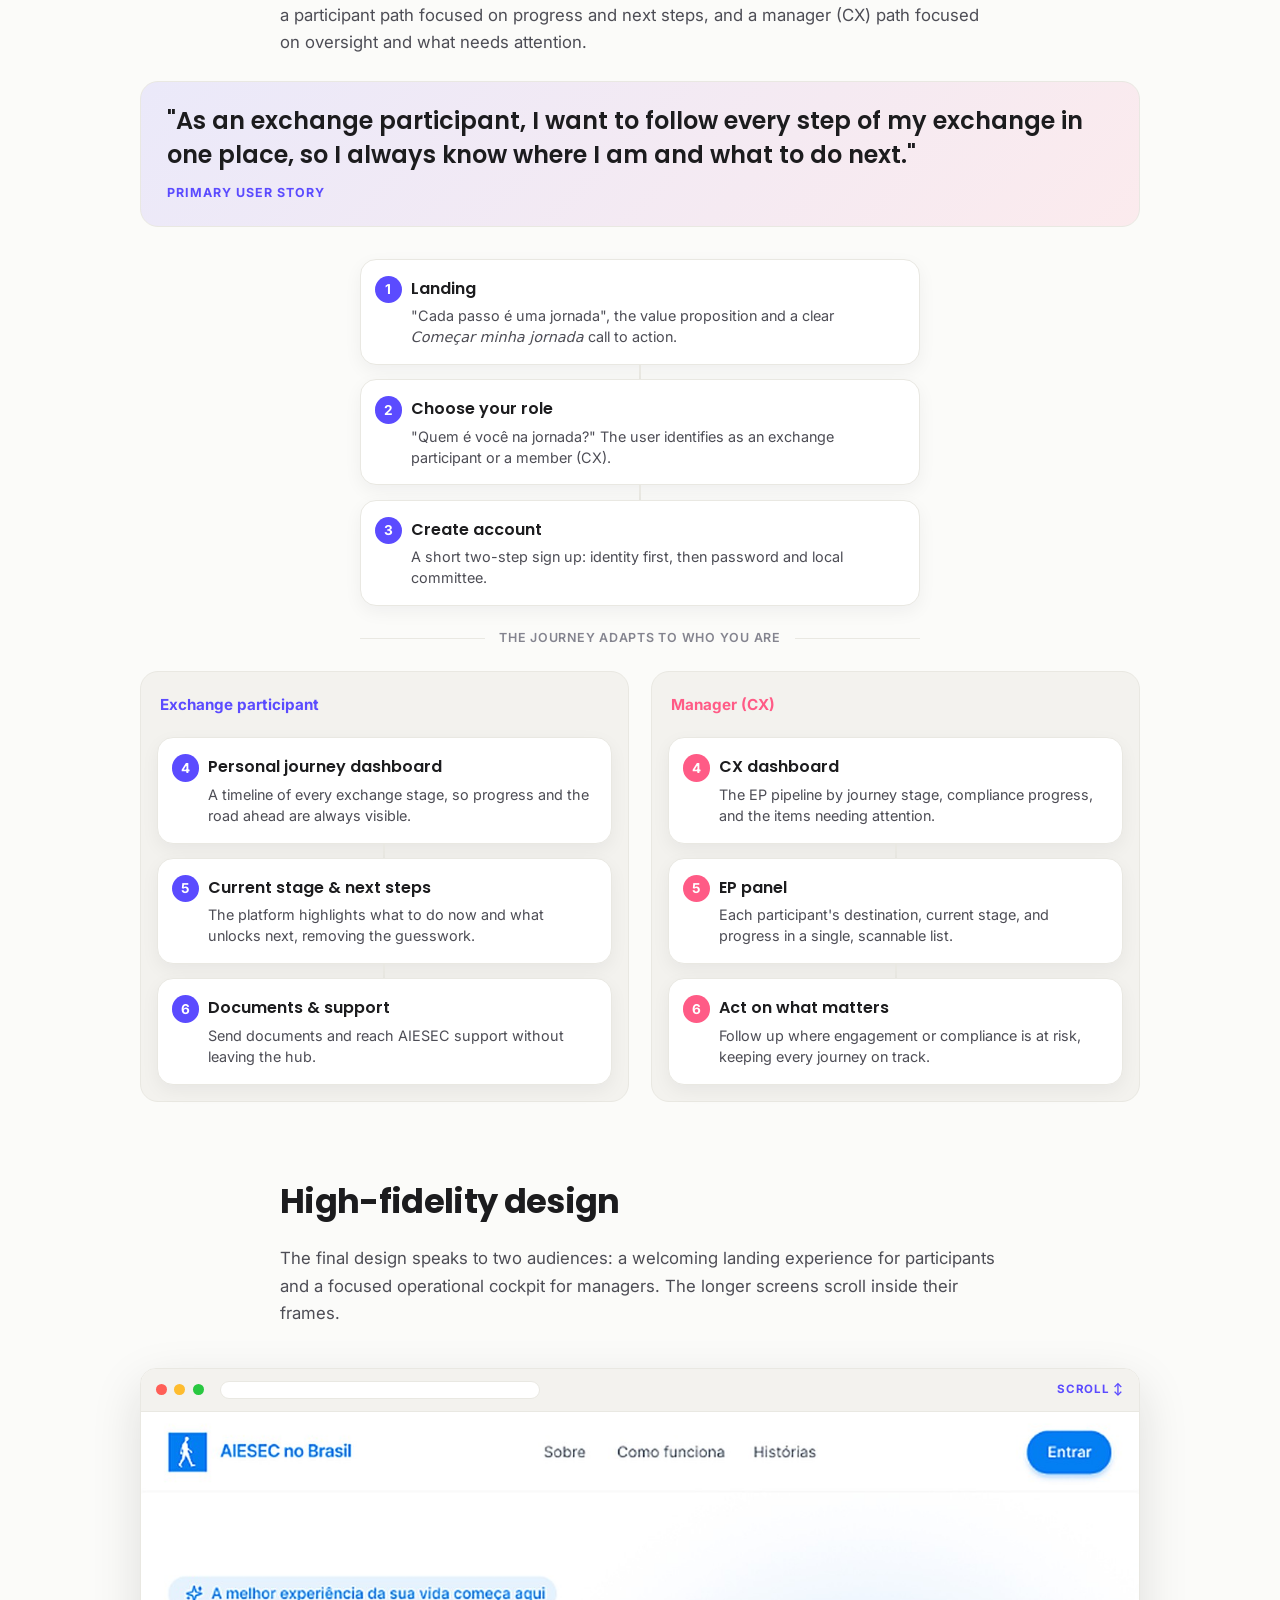
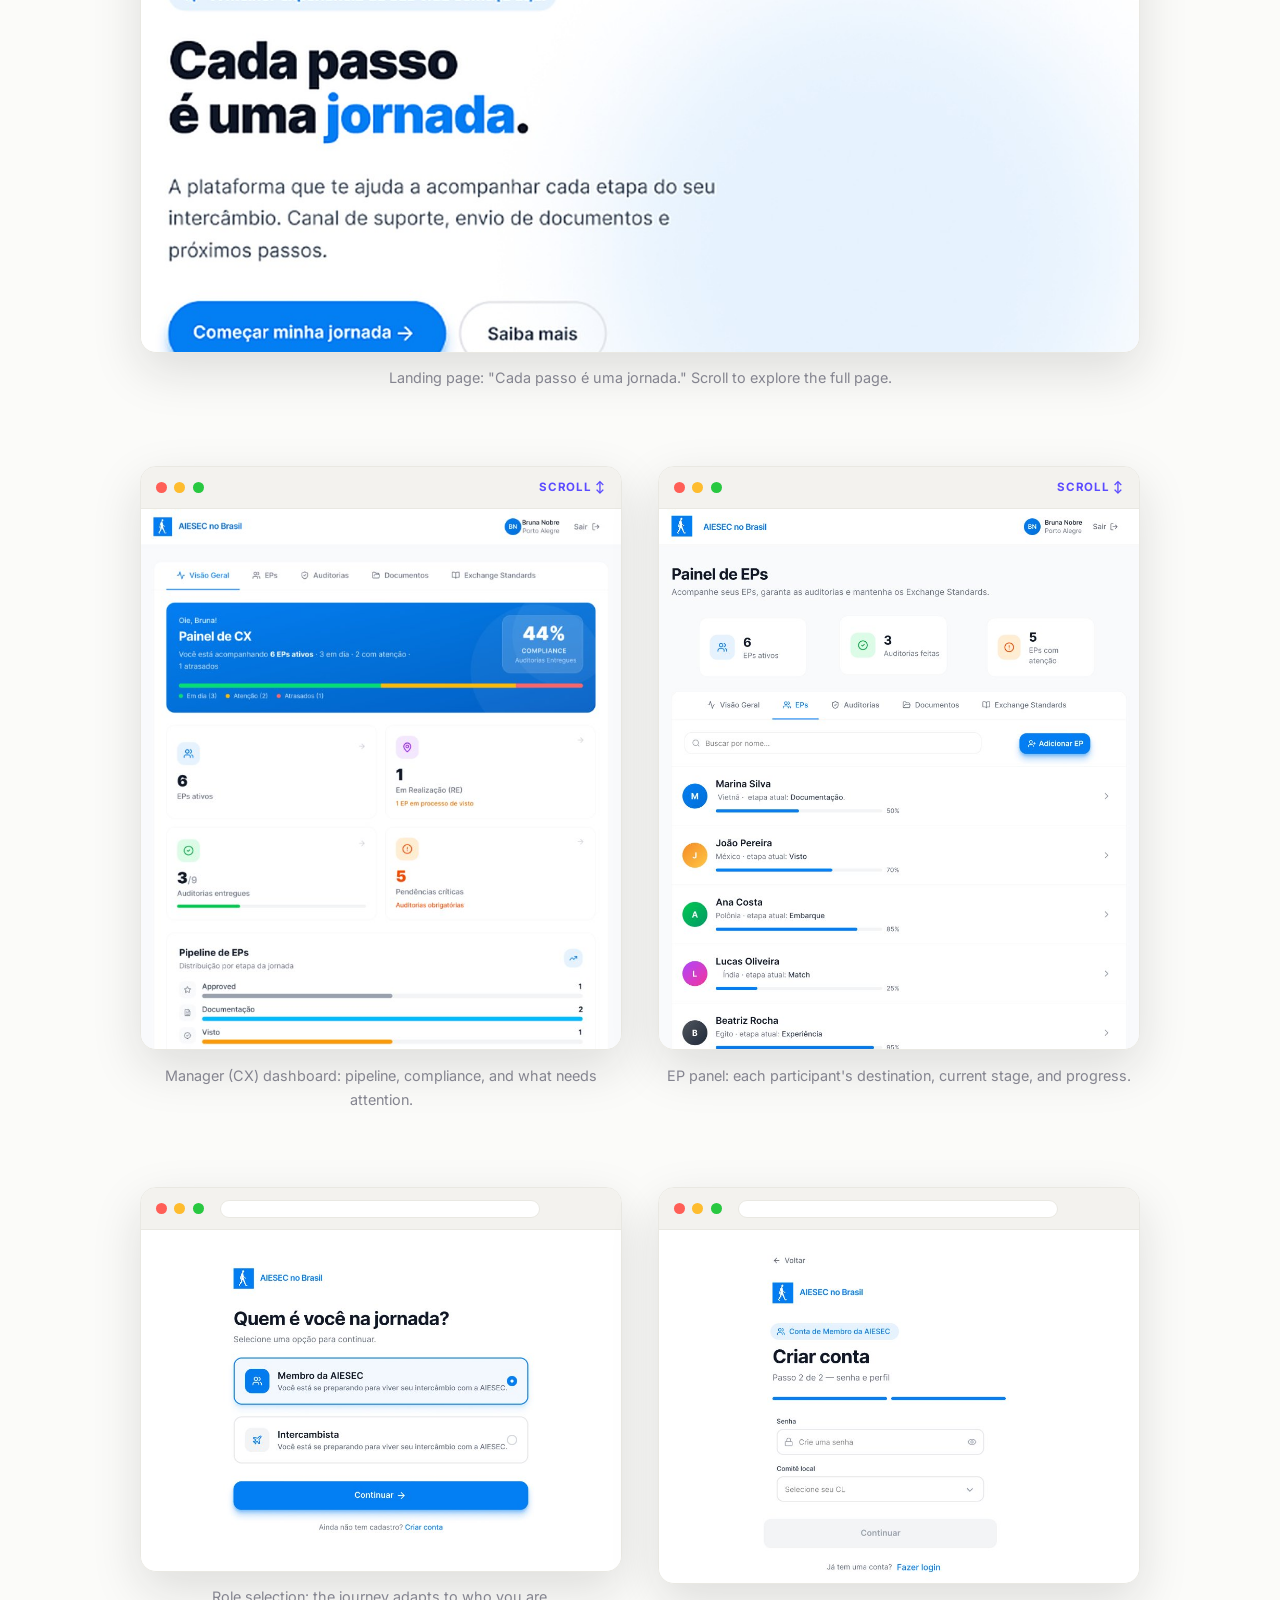
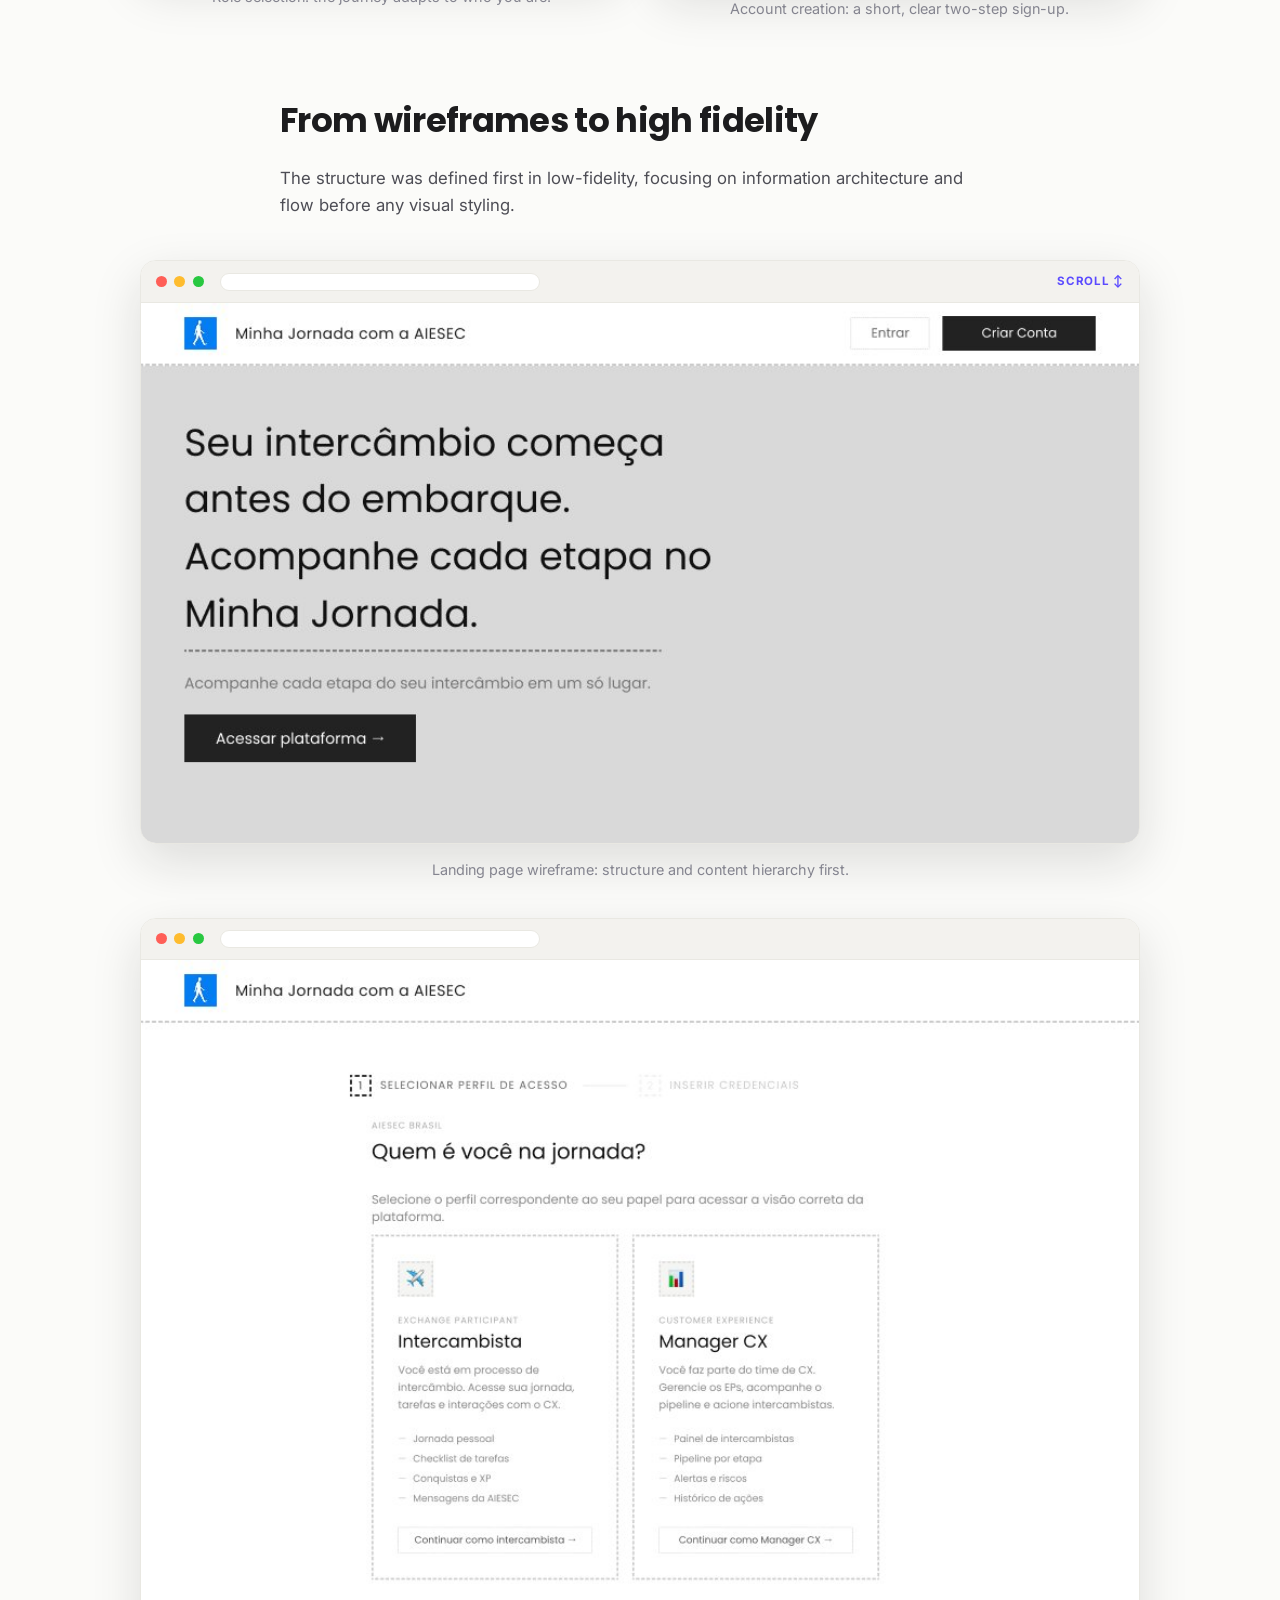
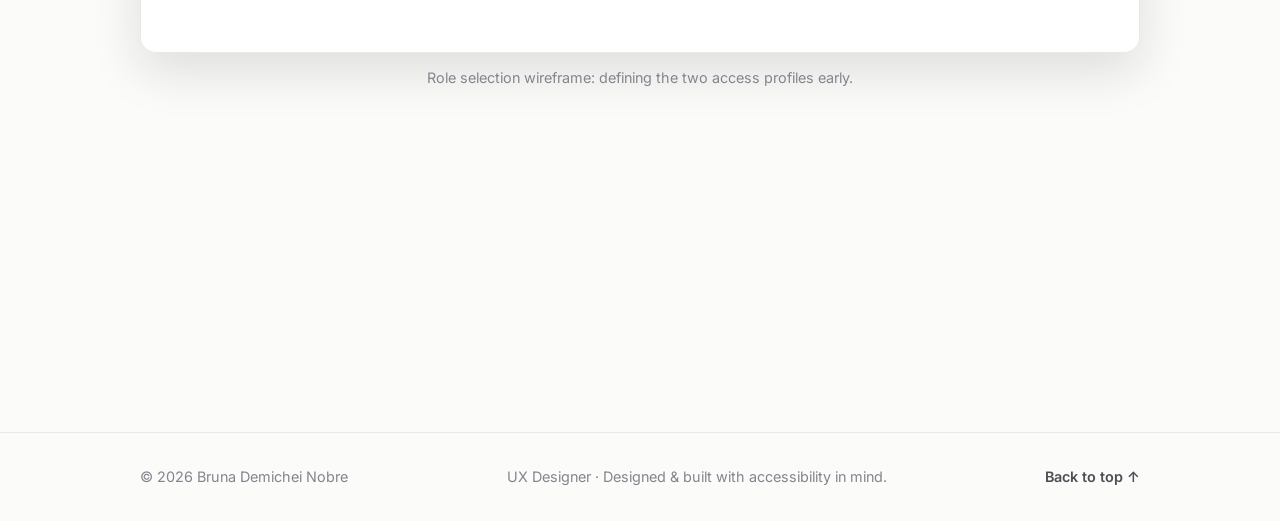
==== commit 66c9cc00: "Add external portfolio: EN/PT toggle, low-fi credential wireframes, iOS e-commerce case Co-Authored-" ====
--- a/case-minha-jornada.html
+++ b/case-minha-jornada.html
@@ -5,7 +5,7 @@
   <meta name="viewport" content="width=device-width, initial-scale=1.0" />
   <meta name="description" content="Case study: Minha Jornada, a centralized journey hub for AIESEC exchange participants and managers in Brazil." />
   <meta name="author" content="Bruna Demichei Nobre" />
-  <title>Minha Jornada platform · Bruna Demichei Nobre</title>
+  <title>Minha Jornada Platform · Bruna Demichei Nobre</title>
 
   <link rel="preconnect" href="https://fonts.googleapis.com" />
   <link rel="preconnect" href="https://fonts.gstatic.com" crossorigin />
@@ -14,7 +14,7 @@
   <link rel="icon" href="data:image/svg+xml,&lt;svg xmlns=%22http://www.w3.org/2000/svg%22 viewBox=%220 0 100 100%22&gt;&lt;text y=%22.9em%22 font-size=%2290%22&gt;✦&lt;/text&gt;&lt;/svg&gt;" />
 </head>
 <body>
-  <a class="skip-link" href="#main">Skip to content</a>
+  <a class="skip-link" href="#main" data-i18n="skip">Skip to content</a>
 
   <header class="site-header" id="top">
     <nav class="nav" aria-label="Primary">
@@ -30,10 +30,15 @@
       </button>
 
       <ul class="nav__menu" id="nav-menu">
-        <li><a href="index.html#work">Case studies</a></li>
-        <li><a href="index.html#events">Creative events</a></li>
-        <li><a href="index.html#about">About</a></li>
-        <li><a href="index.html#contact">Contact</a></li>
+        <li><a href="index.html#work" data-i18n="nav.work">Case studies</a></li>
+        <li><a href="index.html#events" data-i18n="nav.events">Creative events</a></li>
+        <li><a href="index.html#about" data-i18n="nav.about">About</a></li>
+        <li><a href="index.html#contact" data-i18n="nav.contact">Contact</a></li>
+        <li>
+          <button class="lang-toggle" id="lang-toggle" aria-label="Mudar para português" title="Português / English">
+            <span class="lang-toggle__label" id="lang-toggle-label">PT</span>
+          </button>
+        </li>
         <li>
           <button class="theme-toggle" id="theme-toggle" aria-label="Switch to dark theme" title="Toggle theme">
             <span class="theme-toggle__icon" aria-hidden="true">◑</span>
@@ -45,31 +50,31 @@
 
   <main id="main">
     <div class="case-wrap">
-      <a class="case-back" href="index.html#work">← All case studies</a>
+      <a class="case-back" href="index.html#work" data-i18n="case.back">← All case studies</a>
 
       <header class="case-hero reveal">
-        <span class="case-hero__cat">Product design · Journey mapping</span>
-        <h1 class="case-hero__title">Minha Jornada platform</h1>
-        <p class="case-hero__lede">
+        <span class="case-hero__cat" data-i18n="mj.cat">Product design · Journey mapping</span>
+        <h1 class="case-hero__title" data-i18n="mj.title">Minha Jornada Platform</h1>
+        <p class="case-hero__lede" data-i18n="mj.lede">
           A centralized journey hub for AIESEC exchange participants and managers in Brazil, turning a
           fragmented operational process into a guided, transparent, end-to-end experience.
         </p>
         <dl class="case-meta">
-          <div><dt>My role</dt><dd>UX/UI design, journey mapping</dd></div>
-          <div><dt>Context</dt><dd>AIESEC in Brazil</dd></div>
-          <div><dt>Users</dt><dd>Exchange participants &amp; managers</dd></div>
-          <div><dt>Focus</dt><dd>IA, navigation, progress visibility</dd></div>
+          <div><dt data-i18n="meta.role">My role</dt><dd data-i18n="mj.m.role">UX/UI design, journey mapping</dd></div>
+          <div><dt data-i18n="mj.m.contextlbl">Context</dt><dd data-i18n="mj.m.context">AIESEC in Brazil</dd></div>
+          <div><dt data-i18n="mj.m.userslbl">Users</dt><dd data-i18n="mj.m.users">Exchange participants &amp; managers</dd></div>
+          <div><dt data-i18n="meta.focus">Focus</dt><dd data-i18n="mj.m.focus">IA, navigation, progress visibility</dd></div>
         </dl>
       </header>
 
       <section class="case-block reveal">
         <div class="prose">
-          <h2>Overview</h2>
-          <p>
-            The “Minha Jornada” platform was designed to improve the experience of exchange participants (EPs)
+          <h2 data-i18n="mj.ov.title">Overview</h2>
+          <p data-i18n="mj.ov.p1">
+            The "Minha Jornada" platform was designed to improve the experience of exchange participants (EPs)
             and managers throughout the AIESEC exchange journey within AIESEC in Brazil.
           </p>
-          <p>
+          <p data-i18n="mj.ov.p2">
             The primary challenge was the lack of visibility and structure across the end-to-end process.
             Participants often felt uncertain about their progress and next steps, while managers struggled to
             track engagement, communication, and overall journey status. Critical information was fragmented
@@ -81,14 +86,14 @@
 
       <section class="case-block reveal">
         <div class="prose">
-          <h2>The approach</h2>
-          <p>
+          <h2 data-i18n="mj.ap.title">The approach</h2>
+          <p data-i18n="mj.ap.p1">
             To address this, the platform was designed as a centralized journey hub, letting EPs and managers
             follow each stage of the exchange process in a more structured, transparent, and intuitive way. The
             experience focused on improving information architecture, simplifying navigation, and providing
             clearer progress visibility throughout the user journey.
           </p>
-          <p>
+          <p data-i18n="mj.ap.p2">
             My contribution focused on UX/UI design, journey mapping, and experience structuring, with a strong
             emphasis on usability and engagement. The goal was to transform a fragmented operational process
             into a guided, supportive experience, helping users feel informed, oriented, and connected
@@ -97,11 +102,93 @@
         </div>
       </section>
 
+      <!-- User flow -->
+      <section class="case-block reveal">
+        <div class="prose">
+          <h2 data-i18n="mj.uf.title">User flow</h2>
+          <p data-i18n="mj.uf.intro">
+            Two roles, one journey hub. Everyone enters the same way, then the experience splits into a
+            participant path focused on progress and next steps, and a manager (CX) path focused on
+            oversight and what needs attention.
+          </p>
+        </div>
+
+        <figure class="userstory">
+          <blockquote data-i18n="mj.uf.story">
+            "As an exchange participant, I want to follow every step of my exchange in one place, so I always
+            know where I am and what to do next."
+          </blockquote>
+          <figcaption data-i18n="mj.uf.storycap">Primary user story</figcaption>
+        </figure>
+
+        <div class="flow" role="img" aria-label="User flow: shared entry through landing, role selection, and account creation, then a split into an exchange participant path and a manager CX path.">
+          <ol class="flow__lane flow__lane--shared">
+            <li class="flow__step">
+              <span class="flow__num">1</span>
+              <h3 data-i18n="mj.uf.s1t">Landing</h3>
+              <p data-i18n-html="mj.uf.s1d">"Cada passo é uma jornada", the value proposition and a clear <em>Começar minha jornada</em> call to action.</p>
+            </li>
+            <li class="flow__step">
+              <span class="flow__num">2</span>
+              <h3 data-i18n="mj.uf.s2t">Choose your role</h3>
+              <p data-i18n="mj.uf.s2d">"Quem é você na jornada?" The user identifies as an exchange participant or a member (CX).</p>
+            </li>
+            <li class="flow__step">
+              <span class="flow__num">3</span>
+              <h3 data-i18n="mj.uf.s3t">Create account</h3>
+              <p data-i18n="mj.uf.s3d">A short two-step sign up: identity first, then password and local committee.</p>
+            </li>
+          </ol>
+
+          <div class="flow__split" aria-hidden="true"><span data-i18n="mj.uf.split">the journey adapts to who you are</span></div>
+
+          <div class="flow__branches">
+            <ol class="flow__branch flow__branch--ep">
+              <li class="flow__branch-head" data-i18n="mj.uf.ep">Exchange participant</li>
+              <li class="flow__step">
+                <span class="flow__num">4</span>
+                <h3 data-i18n="mj.uf.ep4t">Personal journey dashboard</h3>
+                <p data-i18n="mj.uf.ep4d">A timeline of every exchange stage, so progress and the road ahead are always visible.</p>
+              </li>
+              <li class="flow__step">
+                <span class="flow__num">5</span>
+                <h3 data-i18n="mj.uf.ep5t">Current stage &amp; next steps</h3>
+                <p data-i18n="mj.uf.ep5d">The platform highlights what to do now and what unlocks next, removing the guesswork.</p>
+              </li>
+              <li class="flow__step">
+                <span class="flow__num">6</span>
+                <h3 data-i18n="mj.uf.ep6t">Documents &amp; support</h3>
+                <p data-i18n="mj.uf.ep6d">Send documents and reach AIESEC support without leaving the hub.</p>
+              </li>
+            </ol>
+
+            <ol class="flow__branch flow__branch--cx">
+              <li class="flow__branch-head" data-i18n="mj.uf.cx">Manager (CX)</li>
+              <li class="flow__step">
+                <span class="flow__num">4</span>
+                <h3 data-i18n="mj.uf.cx4t">CX dashboard</h3>
+                <p data-i18n="mj.uf.cx4d">The EP pipeline by journey stage, compliance progress, and the items needing attention.</p>
+              </li>
+              <li class="flow__step">
+                <span class="flow__num">5</span>
+                <h3 data-i18n="mj.uf.cx5t">EP panel</h3>
+                <p data-i18n="mj.uf.cx5d">Each participant's destination, current stage, and progress in a single, scannable list.</p>
+              </li>
+              <li class="flow__step">
+                <span class="flow__num">6</span>
+                <h3 data-i18n="mj.uf.cx6t">Act on what matters</h3>
+                <p data-i18n="mj.uf.cx6d">Follow up where engagement or compliance is at risk, keeping every journey on track.</p>
+              </li>
+            </ol>
+          </div>
+        </div>
+      </section>
+
       <!-- High fidelity -->
       <section class="case-block reveal">
         <div class="prose">
-          <h2>High-fidelity design</h2>
-          <p>
+          <h2 data-i18n="mj.hf.title">High-fidelity design</h2>
+          <p data-i18n="mj.hf.p">
             The final design speaks to two audiences: a welcoming landing experience for participants and a
             focused operational cockpit for managers. The longer screens scroll inside their frames.
           </p>
@@ -110,27 +197,27 @@
         <div class="shots">
           <figure class="shot reveal">
             <div class="browser browser--scroll">
-              <div class="browser__bar"><span class="browser__dot"></span><span class="browser__dot"></span><span class="browser__dot"></span><span class="browser__chip"></span><span class="scroll-hint">Scroll ↕</span></div>
+              <div class="browser__bar"><span class="browser__dot"></span><span class="browser__dot"></span><span class="browser__dot"></span><span class="browser__chip"></span><span class="scroll-hint" data-i18n="scroll">Scroll ↕</span></div>
               <div class="browser__viewport"><img src="assets/cases/mj-landing-hifi.jpg" alt="High-fidelity landing page with the headline 'Cada passo é uma jornada', feature cards, testimonials, and a call to action" loading="lazy" /></div>
             </div>
-            <figcaption>Landing page: “Cada passo é uma jornada.” Scroll to explore the full page.</figcaption>
+            <figcaption data-i18n="mj.hf.cap1">Landing page: "Cada passo é uma jornada." Scroll to explore the full page.</figcaption>
           </figure>
 
           <div class="shots shots--two">
             <figure class="shot reveal">
               <div class="browser browser--scroll">
-                <div class="browser__bar"><span class="browser__dot"></span><span class="browser__dot"></span><span class="browser__dot"></span><span class="scroll-hint">Scroll ↕</span></div>
+                <div class="browser__bar"><span class="browser__dot"></span><span class="browser__dot"></span><span class="browser__dot"></span><span class="scroll-hint" data-i18n="scroll">Scroll ↕</span></div>
                 <div class="browser__viewport"><img src="assets/cases/mj-cx-dashboard.jpg" alt="Manager CX dashboard with compliance progress, EP pipeline by journey stage, and items needing attention" loading="lazy" /></div>
               </div>
-              <figcaption>Manager (CX) dashboard: pipeline, compliance, and what needs attention.</figcaption>
+              <figcaption data-i18n="mj.hf.cap2">Manager (CX) dashboard: pipeline, compliance, and what needs attention.</figcaption>
             </figure>
 
             <figure class="shot reveal">
               <div class="browser browser--scroll">
-                <div class="browser__bar"><span class="browser__dot"></span><span class="browser__dot"></span><span class="browser__dot"></span><span class="scroll-hint">Scroll ↕</span></div>
+                <div class="browser__bar"><span class="browser__dot"></span><span class="browser__dot"></span><span class="browser__dot"></span><span class="scroll-hint" data-i18n="scroll">Scroll ↕</span></div>
                 <div class="browser__viewport"><img src="assets/cases/mj-eps.jpg" alt="EP panel listing exchange participants with their destination, current journey stage, and progress" loading="lazy" /></div>
               </div>
-              <figcaption>EP panel: each participant's destination, current stage, and progress.</figcaption>
+              <figcaption data-i18n="mj.hf.cap3">EP panel: each participant's destination, current stage, and progress.</figcaption>
             </figure>
           </div>
 
@@ -140,7 +227,7 @@
                 <div class="browser__bar"><span class="browser__dot"></span><span class="browser__dot"></span><span class="browser__dot"></span><span class="browser__chip"></span></div>
                 <div class="browser__viewport"><img src="assets/cases/mj-perfil.jpg" alt="Role selection screen asking 'Quem é você na jornada?' with Member and Exchange participant options" loading="lazy" /></div>
               </div>
-              <figcaption>Role selection: the journey adapts to who you are.</figcaption>
+              <figcaption data-i18n="mj.hf.cap4">Role selection: the journey adapts to who you are.</figcaption>
             </figure>
 
             <figure class="shot reveal">
@@ -148,7 +235,7 @@
                 <div class="browser__bar"><span class="browser__dot"></span><span class="browser__dot"></span><span class="browser__dot"></span><span class="browser__chip"></span></div>
                 <div class="browser__viewport"><img src="assets/cases/mj-criar-conta.jpg" alt="Two-step account creation screen with password and local committee fields" loading="lazy" /></div>
               </div>
-              <figcaption>Account creation: a short, clear two-step sign-up.</figcaption>
+              <figcaption data-i18n="mj.hf.cap5">Account creation: a short, clear two-step sign-up.</figcaption>
             </figure>
           </div>
         </div>
@@ -157,8 +244,8 @@
       <!-- Low fidelity -->
       <section class="case-block reveal">
         <div class="prose">
-          <h2>From wireframes to high fidelity</h2>
-          <p>
+          <h2 data-i18n="mj.lf.title">From wireframes to high fidelity</h2>
+          <p data-i18n="mj.lf.p">
             The structure was defined first in low-fidelity, focusing on information architecture and flow
             before any visual styling.
           </p>
@@ -167,10 +254,10 @@
         <div class="shots">
           <figure class="shot reveal">
             <div class="browser browser--scroll">
-              <div class="browser__bar"><span class="browser__dot"></span><span class="browser__dot"></span><span class="browser__dot"></span><span class="browser__chip"></span><span class="scroll-hint">Scroll ↕</span></div>
+              <div class="browser__bar"><span class="browser__dot"></span><span class="browser__dot"></span><span class="browser__dot"></span><span class="browser__chip"></span><span class="scroll-hint" data-i18n="scroll">Scroll ↕</span></div>
               <div class="browser__viewport"><img src="assets/cases/mj-landing-lofi.jpg" alt="Low-fidelity wireframe of the landing page showing layout structure and content blocks" loading="lazy" /></div>
             </div>
-            <figcaption>Landing page wireframe: structure and content hierarchy first.</figcaption>
+            <figcaption data-i18n="mj.lf.cap1">Landing page wireframe: structure and content hierarchy first.</figcaption>
           </figure>
 
           <figure class="shot reveal">
@@ -178,16 +265,16 @@
               <div class="browser__bar"><span class="browser__dot"></span><span class="browser__dot"></span><span class="browser__dot"></span><span class="browser__chip"></span></div>
               <div class="browser__viewport"><img src="assets/cases/mj-perfil-lofi.jpg" alt="Low-fidelity wireframe of the role selection screen with Intercambista and Manager CX options" loading="lazy" /></div>
             </div>
-            <figcaption>Role selection wireframe: defining the two access profiles early.</figcaption>
+            <figcaption data-i18n="mj.lf.cap2">Role selection wireframe: defining the two access profiles early.</figcaption>
           </figure>
         </div>
       </section>
 
       <section class="case-cta reveal">
-        <h2 class="case-cta__title">Like what you see?</h2>
+        <h2 class="case-cta__title" data-i18n="cta.like">Like what you see?</h2>
         <div class="contact__actions">
-          <a class="btn btn--primary" href="index.html#contact">Get in touch</a>
-          <a class="btn btn--ghost" href="index.html#work">All case studies</a>
+          <a class="btn btn--primary" href="index.html#contact" data-i18n="cta.getintouch">Get in touch</a>
+          <a class="btn btn--ghost" href="index.html#work" data-i18n="cta.all">All case studies</a>
         </div>
       </section>
     </div>
@@ -196,11 +283,86 @@
   <footer class="site-footer">
     <div class="site-footer__inner">
       <p>© <span id="year"></span> Bruna Demichei Nobre</p>
-      <p class="site-footer__meta">UX Designer · Designed &amp; built with accessibility in mind.</p>
-      <a href="#top" class="site-footer__top">Back to top ↑</a>
+      <p class="site-footer__meta" data-i18n="footer.meta">UX Designer · Designed &amp; built with accessibility in mind.</p>
+      <a href="#top" class="site-footer__top" data-i18n="footer.top">Back to top ↑</a>
     </div>
   </footer>
 
+  <script>
+    window.PT = {
+      "skip": "Pular para o conteúdo",
+      "nav.work": "Cases",
+      "nav.events": "Eventos criativos",
+      "nav.about": "Sobre",
+      "nav.contact": "Contato",
+      "case.back": "← Todos os cases",
+      "meta.role": "Meu papel",
+      "meta.focus": "Foco",
+      "scroll": "Rolar ↕",
+      "cta.like": "Gostou do que viu?",
+      "cta.getintouch": "Entrar em contato",
+      "cta.all": "Todos os cases",
+      "footer.meta": "UX Designer · Desenhado &amp; construído com acessibilidade em mente.",
+      "footer.top": "Voltar ao topo ↑",
+
+      "mj.cat": "Design de produto · Mapeamento de jornada",
+      "mj.title": "Plataforma Minha Jornada",
+      "mj.lede": "Um hub central de jornada para participantes de intercâmbio e gestores da AIESEC no Brasil, transformando um processo operacional fragmentado em uma experiência guiada, transparente e de ponta a ponta.",
+      "mj.m.role": "Design UX/UI, mapeamento de jornada",
+      "mj.m.contextlbl": "Contexto",
+      "mj.m.context": "AIESEC no Brasil",
+      "mj.m.userslbl": "Usuários",
+      "mj.m.users": "Participantes de intercâmbio &amp; gestores",
+      "mj.m.focus": "AI, navegação, visibilidade de progresso",
+
+      "mj.ov.title": "Visão geral",
+      "mj.ov.p1": "A plataforma \"Minha Jornada\" foi desenhada para melhorar a experiência de participantes de intercâmbio (EPs) e gestores ao longo da jornada de intercâmbio dentro da AIESEC no Brasil.",
+      "mj.ov.p2": "O principal desafio era a falta de visibilidade e estrutura ao longo do processo de ponta a ponta. Os participantes muitas vezes se sentiam inseguros sobre seu progresso e próximos passos, enquanto os gestores tinham dificuldade em acompanhar engajamento, comunicação e o status geral da jornada. Informações críticas estavam fragmentadas entre planilhas, canais de chat e várias ferramentas, resultando em uma experiência desconectada e inconsistente.",
+
+      "mj.ap.title": "A abordagem",
+      "mj.ap.p1": "Para resolver isso, a plataforma foi desenhada como um hub central de jornada, permitindo que EPs e gestores acompanhassem cada etapa do processo de intercâmbio de forma mais estruturada, transparente e intuitiva. A experiência focou em melhorar a arquitetura da informação, simplificar a navegação e oferecer maior visibilidade do progresso ao longo da jornada do usuário.",
+      "mj.ap.p2": "Minha contribuição focou em design UX/UI, mapeamento de jornada e estruturação da experiência, com forte ênfase em usabilidade e engajamento. O objetivo era transformar um processo operacional fragmentado em uma experiência guiada e acolhedora, ajudando os usuários a se sentirem informados, orientados e conectados ao longo de todo o ciclo do intercâmbio.",
+
+      "mj.uf.title": "Fluxo do usuário",
+      "mj.uf.intro": "Dois perfis, um único hub de jornada. Todos entram da mesma forma e, então, a experiência se divide em um caminho do participante focado em progresso e próximos passos, e um caminho do gestor (CX) focado em acompanhamento e no que precisa de atenção.",
+      "mj.uf.story": "\"Como participante de intercâmbio, quero acompanhar cada etapa do meu intercâmbio em um só lugar, para sempre saber onde estou e o que fazer a seguir.\"",
+      "mj.uf.storycap": "User story principal",
+      "mj.uf.s1t": "Landing",
+      "mj.uf.s1d": "\"Cada passo é uma jornada\", a proposta de valor e um call to action claro <em>Começar minha jornada</em>.",
+      "mj.uf.s2t": "Escolha seu perfil",
+      "mj.uf.s2d": "\"Quem é você na jornada?\" O usuário se identifica como participante de intercâmbio ou membro (CX).",
+      "mj.uf.s3t": "Criar conta",
+      "mj.uf.s3d": "Um cadastro curto em duas etapas: identidade primeiro, depois senha e comitê local.",
+      "mj.uf.split": "a jornada se adapta a quem você é",
+      "mj.uf.ep": "Participante de intercâmbio",
+      "mj.uf.ep4t": "Painel pessoal da jornada",
+      "mj.uf.ep4d": "Uma linha do tempo de cada etapa do intercâmbio, para que o progresso e o caminho pela frente estejam sempre visíveis.",
+      "mj.uf.ep5t": "Etapa atual &amp; próximos passos",
+      "mj.uf.ep5d": "A plataforma destaca o que fazer agora e o que será liberado em seguida, eliminando as dúvidas.",
+      "mj.uf.ep6t": "Documentos &amp; suporte",
+      "mj.uf.ep6d": "Envie documentos e fale com o suporte da AIESEC sem sair do hub.",
+      "mj.uf.cx": "Gestor (CX)",
+      "mj.uf.cx4t": "Dashboard CX",
+      "mj.uf.cx4d": "O pipeline de EPs por etapa da jornada, o progresso de compliance e os itens que precisam de atenção.",
+      "mj.uf.cx5t": "Painel de EPs",
+      "mj.uf.cx5d": "O destino, a etapa atual e o progresso de cada participante em uma única lista fácil de escanear.",
+      "mj.uf.cx6t": "Agir no que importa",
+      "mj.uf.cx6d": "Fazer follow-up onde o engajamento ou o compliance está em risco, mantendo cada jornada no rumo certo.",
+
+      "mj.hf.title": "Design em alta fidelidade",
+      "mj.hf.p": "O design final fala com dois públicos: uma experiência de landing acolhedora para os participantes e um cockpit operacional focado para os gestores. As telas mais longas rolam dentro de suas molduras.",
+      "mj.hf.cap1": "Landing page: \"Cada passo é uma jornada.\" Role para explorar a página completa.",
+      "mj.hf.cap2": "Dashboard do gestor (CX): pipeline, compliance e o que precisa de atenção.",
+      "mj.hf.cap3": "Painel de EPs: o destino, a etapa atual e o progresso de cada participante.",
+      "mj.hf.cap4": "Seleção de perfil: a jornada se adapta a quem você é.",
+      "mj.hf.cap5": "Criação de conta: um cadastro curto e claro em duas etapas.",
+
+      "mj.lf.title": "Dos wireframes à alta fidelidade",
+      "mj.lf.p": "A estrutura foi definida primeiro em baixa fidelidade, focando na arquitetura da informação e no fluxo antes de qualquer estilização visual.",
+      "mj.lf.cap1": "Wireframe da landing page: estrutura e hierarquia de conteúdo primeiro.",
+      "mj.lf.cap2": "Wireframe da seleção de perfil: definindo os dois perfis de acesso desde cedo."
+    };
+  </script>
   <script src="script.js"></script>
 </body>
 </html>
--- a/styles.css
+++ b/styles.css
@@ -177,6 +177,25 @@
 }
 .theme-toggle:hover { transform: rotate(-15deg); border-color: var(--accent); }
 
+.lang-toggle {
+  background: var(--surface);
+  border: 1px solid var(--border);
+  border-radius: 999px;
+  height: 36px;
+  min-width: 44px;
+  padding: 0 0.7rem;
+  display: grid;
+  place-items: center;
+  cursor: pointer;
+  color: var(--text);
+  font-family: var(--font-body, inherit);
+  font-weight: 700;
+  font-size: 0.8rem;
+  letter-spacing: 0.04em;
+  transition: transform 0.2s ease, border-color 0.2s ease, color 0.2s ease;
+}
+.lang-toggle:hover { border-color: var(--accent); color: var(--accent); transform: translateY(-1px); }
+
 /* ===== Section scaffolding ===== */
 .section {
   max-width: var(--maxw);
@@ -261,7 +280,7 @@
   text-align: center;
   letter-spacing: 0.04em;
 }
-.hero__photo img { width: 100%; height: 100%; object-fit: cover; }
+.hero__photo img { width: 100%; height: 100%; object-fit: cover; object-position: 50% 18%; }
 .hero__lede {
   margin: 1.6rem auto 0;
   max-width: 62ch;
@@ -339,8 +358,12 @@
   position: relative;
   display: grid;
   place-items: center;
-  aspect-ratio: 4 / 3;
+  aspect-ratio: 16 / 10;
   overflow: hidden;
+  box-sizing: border-box;
+  padding: 0.6rem;
+  background: var(--bg-alt);
+  border: 1px solid var(--border);
   border-radius: var(--radius);
   margin-bottom: 1.1rem;
   box-shadow: var(--shadow);
@@ -351,7 +374,7 @@
 .proj__media--b { background: var(--c-b); }
 .proj__media--c { background: var(--c-c); }
 .proj__media--d { background: var(--c-d); }
-.proj__media img { position: absolute; inset: 0; width: 100%; height: 100%; object-fit: cover; object-position: top; }
+.proj__media img { position: absolute; inset: 0.6rem; width: auto; height: auto; max-width: calc(100% - 1.2rem); max-height: calc(100% - 1.2rem); margin: auto; object-fit: contain; border-radius: 6px; }
 .proj__ph {
   color: rgba(255, 255, 255, 0.92);
   font-weight: 600;
@@ -604,6 +627,14 @@
   color: var(--text-soft);
 }
 
+.case-note {
+  max-width: 62ch;
+  margin: 1rem auto 0;
+  font-size: 0.9rem;
+  font-style: italic;
+  color: var(--text-muted);
+}
+
 .case-meta {
   display: grid;
   grid-template-columns: repeat(auto-fit, minmax(160px, 1fr));
@@ -738,6 +769,676 @@
   transition: opacity 0.6s ease, transform 0.6s ease;
 }
 .reveal.is-visible { opacity: 1; transform: none; }
+
+/* ===== FigJam-style research board ===== */
+.board {
+  --board-bg: #f7f6f1;
+  --board-line: #e2e0d6;
+  --note-ink: #2a2922;
+  margin-top: 1.8rem;
+  border-radius: 18px;
+  overflow: hidden;
+  border: 1px solid var(--border);
+  box-shadow: var(--shadow-lg);
+  background: var(--board-bg);
+}
+.board__bar {
+  display: flex;
+  align-items: center;
+  justify-content: space-between;
+  gap: 1rem;
+  padding: 0.7rem 1rem;
+  background: #ffffff;
+  border-bottom: 1px solid var(--board-line);
+}
+.board__bar-title {
+  font-weight: 700;
+  font-size: 0.82rem;
+  letter-spacing: 0.01em;
+  color: #57564e;
+}
+.board__bar-tools { display: inline-flex; gap: 0.4rem; }
+.board__tool { width: 22px; height: 22px; border-radius: 7px; background: #ececE4; }
+.board__tool:nth-child(1) { background: #ffd23f; }
+.board__tool:nth-child(2) { background: #ff8fab; }
+.board__tool:nth-child(3) { background: #7cc6fe; }
+
+.board__canvas {
+  padding: clamp(1.2rem, 3.5vw, 2.4rem);
+  background-color: var(--board-bg);
+  background-image: radial-gradient(var(--board-line) 1.4px, transparent 1.4px);
+  background-size: 22px 22px;
+  background-position: -11px -11px;
+  display: flex;
+  flex-direction: column;
+  gap: clamp(1.6rem, 4vw, 2.6rem);
+}
+.board__group { display: flex; flex-direction: column; gap: 1rem; }
+.board__head {
+  font-family: var(--font-display);
+  font-weight: 700;
+  font-size: 1.15rem;
+  color: #38372f;
+  letter-spacing: -0.01em;
+  display: flex;
+  align-items: center;
+  gap: 0.5rem;
+}
+.board__head::before {
+  content: "";
+  width: 0.85rem; height: 0.85rem;
+  border-radius: 4px;
+  background: var(--accent);
+  transform: rotate(12deg);
+}
+.board__verbatim {
+  margin: -0.3rem 0 0.2rem;
+  font-size: 0.82rem;
+  font-style: italic;
+  color: var(--muted, #6b7280);
+}
+.board__row {
+  display: grid;
+  grid-template-columns: repeat(auto-fit, minmax(230px, 1fr));
+  gap: clamp(0.9rem, 2.2vw, 1.4rem);
+  align-items: start;
+}
+
+/* sticky notes */
+.note {
+  --note-bg: #fff6b8;
+  position: relative;
+  background: var(--note-bg);
+  color: var(--note-ink);
+  border-radius: 4px 10px 8px 6px;
+  padding: 1.05rem 1.1rem;
+  font-size: 0.92rem;
+  line-height: 1.5;
+  box-shadow: 0 1px 1px rgba(20,20,25,0.06), 0 10px 22px rgba(20,20,25,0.10);
+  transition: transform 0.2s ease, box-shadow 0.2s ease;
+}
+.note:hover { transform: translateY(-3px) rotate(0deg) !important; box-shadow: 0 14px 30px rgba(20,20,25,0.16); }
+.note:nth-child(2n) { transform: rotate(-1.1deg); }
+.note:nth-child(3n) { transform: rotate(1deg); }
+.note:nth-child(4n) { transform: rotate(-0.6deg); }
+.note__label {
+  display: block;
+  font-weight: 700;
+  font-size: 0.78rem;
+  text-transform: uppercase;
+  letter-spacing: 0.05em;
+  margin-bottom: 0.4rem;
+  opacity: 0.72;
+}
+.note strong { font-weight: 700; }
+.note--yellow { --note-bg: #fff0a6; }
+.note--pink   { --note-bg: #ffc7d4; }
+.note--green  { --note-bg: #c6f0cf; }
+.note--blue   { --note-bg: #c4e4ff; }
+.note--purple { --note-bg: #e0d4ff; }
+.note--white  { --note-bg: #ffffff; }
+
+.note ul { margin: 0; padding-left: 1.1rem; color: var(--note-ink); font-size: inherit; }
+.note ul li { margin: 0.2rem 0; color: var(--note-ink); }
+.note p { color: var(--note-ink); }
+
+/* quotes */
+.quote {
+  font-style: italic;
+}
+.quote::before { content: "\201C"; font-weight: 700; }
+.quote::after { content: "\201D"; font-weight: 700; }
+.quote__who {
+  display: block;
+  margin-top: 0.55rem;
+  font-style: normal;
+  font-weight: 700;
+  font-size: 0.78rem;
+  opacity: 0.7;
+}
+
+/* timeline chips */
+.board__timeline {
+  list-style: none;
+  margin: 0; padding: 0;
+  display: grid;
+  grid-template-columns: repeat(auto-fit, minmax(150px, 1fr));
+  gap: 0.8rem;
+}
+.board__timeline li {
+  background: #ffffff;
+  border: 1px solid var(--board-line);
+  border-radius: 12px;
+  padding: 0.8rem 0.95rem;
+  display: flex;
+  flex-direction: column;
+  gap: 0.15rem;
+}
+.board__timeline b { color: #38372f; font-size: 0.95rem; }
+.board__timeline span { color: #7a796f; font-size: 0.82rem; }
+.board__timeline em {
+  font-style: normal;
+  font-weight: 700;
+  font-size: 0.7rem;
+  letter-spacing: 0.06em;
+  text-transform: uppercase;
+  color: var(--accent);
+}
+
+/* participant chips */
+.board__people {
+  display: grid;
+  grid-template-columns: repeat(auto-fit, minmax(150px, 1fr));
+  gap: 0.8rem;
+  list-style: none;
+  margin: 0; padding: 0;
+}
+.person {
+  background: #ffffff;
+  border: 1px solid var(--board-line);
+  border-radius: 12px;
+  padding: 0.85rem 0.95rem;
+  display: flex;
+  flex-direction: column;
+  gap: 0.15rem;
+}
+.person__top { display: flex; align-items: center; gap: 0.55rem; margin-bottom: 0.35rem; }
+.person__avatar {
+  width: 30px; height: 30px;
+  border-radius: 50%;
+  display: grid; place-items: center;
+  font-weight: 700; font-size: 0.8rem;
+  color: #fff;
+  background: var(--accent);
+  flex: none;
+}
+.person:nth-child(2n) .person__avatar { background: var(--accent-2); }
+.person:nth-child(3n) .person__avatar { background: #2fb27c; }
+.person:nth-child(5n) .person__avatar { background: #f0a83f; }
+.person__name { font-weight: 700; font-size: 0.88rem; color: #38372f; }
+.person__role { color: #57564e; font-size: 0.82rem; }
+.person__meta { color: #8a897f; font-size: 0.76rem; }
+
+/* board sub-columns for findings */
+.board__cols {
+  display: grid;
+  grid-template-columns: repeat(auto-fit, minmax(240px, 1fr));
+  gap: clamp(1rem, 2.5vw, 1.6rem);
+  align-items: start;
+}
+.board__col { display: flex; flex-direction: column; gap: 0.85rem; }
+.board__col-title {
+  font-weight: 700;
+  font-size: 0.82rem;
+  text-transform: uppercase;
+  letter-spacing: 0.06em;
+  color: #57564e;
+  display: flex; align-items: center; gap: 0.45rem;
+}
+.board__col-title::before { content: ""; width: 10px; height: 10px; border-radius: 50%; background: currentColor; }
+.board__col--pain .board__col-title { color: #d6455d; }
+.board__col--delight .board__col-title { color: #1f9e63; }
+.board__col--idea .board__col-title { color: #2f7fd6; }
+
+/* user answers matrix */
+.qa { display: flex; flex-direction: column; gap: 1.4rem; }
+.qa__item {
+  background: rgba(255,255,255,0.62);
+  border: 1px solid var(--board-line);
+  border-radius: 14px;
+  padding: clamp(1rem, 2.4vw, 1.4rem);
+  display: flex;
+  flex-direction: column;
+  gap: 1rem;
+}
+.qa__q {
+  display: flex;
+  align-items: flex-start;
+  gap: 0.7rem;
+  flex-wrap: wrap;
+}
+.qa__q p { margin: 0; flex: 1 1 240px; color: #38372f; font-weight: 600; font-size: 0.95rem; line-height: 1.45; }
+.qa__num {
+  flex: none;
+  display: inline-grid; place-items: center;
+  min-width: 2rem; height: 2rem;
+  padding: 0 0.45rem;
+  border-radius: 8px;
+  background: var(--accent);
+  color: #fff;
+  font-weight: 700;
+  font-size: 0.82rem;
+}
+.qa__avg {
+  flex: none;
+  align-self: flex-start;
+  background: #fff;
+  border: 1px solid var(--board-line);
+  border-radius: 999px;
+  padding: 0.3rem 0.75rem;
+  font-weight: 700;
+  font-size: 0.85rem;
+  color: #1f9e63;
+}
+.qa__avg small { color: #8a897f; font-weight: 600; }
+.qa__answers {
+  display: grid;
+  grid-template-columns: repeat(auto-fill, minmax(190px, 1fr));
+  gap: 0.7rem;
+}
+.qa__a {
+  background: #fffdf6;
+  border: 1px solid var(--board-line);
+  border-top: 3px solid var(--accent);
+  border-radius: 8px;
+  padding: 0.7rem 0.8rem 0.8rem;
+  font-size: 0.85rem;
+  line-height: 1.45;
+  color: var(--note-ink);
+}
+.qa__a:nth-child(7n+2) { border-top-color: var(--accent-2); }
+.qa__a:nth-child(7n+3) { border-top-color: #2fb27c; }
+.qa__a:nth-child(7n+4) { border-top-color: #f0a83f; }
+.qa__a:nth-child(7n+5) { border-top-color: #2f7fd6; }
+.qa__a:nth-child(7n+6) { border-top-color: #d6455d; }
+.qa__a:nth-child(7n) { border-top-color: #9b6cff; }
+.qa__user {
+  display: inline-block;
+  font-weight: 700;
+  font-size: 0.7rem;
+  letter-spacing: 0.05em;
+  color: #8a897f;
+  margin-bottom: 0.35rem;
+}
+.qa__a--rating {
+  display: flex;
+  align-items: center;
+  justify-content: space-between;
+  gap: 0.5rem;
+}
+.qa__a--rating .qa__user { margin-bottom: 0; }
+.qa__rate { font-weight: 800; font-size: 1rem; color: #38372f; }
+.qa__a--empty { opacity: 0.7; }
+.qa__na { font-style: italic; color: #9a998f; font-size: 0.82rem; }
+.qa__note {
+  background: #fff6cf;
+  border-left: 4px solid #f0c948;
+  border-radius: 6px;
+  padding: 0.7rem 0.85rem;
+  font-size: 0.85rem;
+  line-height: 1.5;
+  color: #5a4f25;
+}
+.qa__note strong {
+  display: block;
+  font-size: 0.7rem;
+  text-transform: uppercase;
+  letter-spacing: 0.06em;
+  color: #b08900;
+  margin-bottom: 0.2rem;
+}
+
+/* ===== User flow ===== */
+.userstory {
+  margin: 1.5rem 0 0;
+  padding: 1.4rem 1.6rem;
+  border-radius: 18px;
+  background: linear-gradient(135deg, rgba(91,75,255,0.10), rgba(255,91,134,0.10));
+  border: 1px solid var(--border);
+}
+.userstory blockquote {
+  margin: 0;
+  font-family: var(--font-display, inherit);
+  font-size: clamp(1.15rem, 2.6vw, 1.5rem);
+  font-weight: 600;
+  line-height: 1.4;
+  color: var(--text);
+}
+.userstory figcaption {
+  margin-top: 0.7rem;
+  font-size: 0.78rem;
+  font-weight: 700;
+  letter-spacing: 0.08em;
+  text-transform: uppercase;
+  color: var(--accent);
+}
+
+.flow { margin-top: 2rem; }
+.flow__lane, .flow__branch { list-style: none; margin: 0; padding: 0; }
+.flow__lane--shared {
+  display: grid;
+  gap: 0.9rem;
+  max-width: 560px;
+  margin: 0 auto;
+}
+
+.flow__step {
+  position: relative;
+  background: var(--surface);
+  border: 1px solid var(--border);
+  border-radius: 16px;
+  padding: 1rem 1.1rem 1rem 3.1rem;
+  box-shadow: 0 6px 18px rgba(20,18,40,0.05);
+}
+.flow__step h3 { margin: 0 0 0.25rem; font-size: 1rem; font-family: var(--font-display); }
+.flow__step p { margin: 0; font-size: 0.9rem; line-height: 1.45; color: var(--text-soft); }
+.flow__num {
+  position: absolute;
+  left: 0.85rem; top: 1rem;
+  width: 1.7rem; height: 1.7rem;
+  display: inline-grid; place-items: center;
+  border-radius: 50%;
+  background: var(--accent);
+  color: #fff;
+  font-weight: 700;
+  font-size: 0.85rem;
+}
+/* connector between stacked steps */
+.flow__lane--shared .flow__step:not(:last-child)::after,
+.flow__branch .flow__step:not(:last-child)::after {
+  content: "";
+  position: absolute;
+  left: 50%; bottom: -0.95rem;
+  width: 2px; height: 0.9rem;
+  background: var(--border);
+  transform: translateX(-50%);
+}
+
+.flow__split {
+  display: flex;
+  align-items: center;
+  gap: 0.9rem;
+  margin: 1.4rem auto;
+  max-width: 560px;
+  color: var(--text-muted);
+  font-size: 0.78rem;
+  font-weight: 600;
+  text-transform: uppercase;
+  letter-spacing: 0.06em;
+}
+.flow__split::before, .flow__split::after {
+  content: "";
+  flex: 1;
+  height: 1px;
+  background: var(--border);
+}
+
+.flow__branches {
+  display: grid;
+  grid-template-columns: repeat(2, 1fr);
+  gap: 1.4rem;
+  align-items: start;
+}
+.flow__branch {
+  display: grid;
+  gap: 0.9rem;
+  padding: 1rem;
+  border-radius: 18px;
+  background: var(--bg-alt);
+  border: 1px solid var(--border);
+}
+.flow__branch-head {
+  font-weight: 700;
+  font-size: 0.95rem;
+  padding: 0.2rem 0.2rem 0.4rem;
+}
+.flow__branch--ep .flow__branch-head { color: var(--accent); }
+.flow__branch--cx .flow__branch-head { color: var(--accent-2); }
+.flow__branch--cx .flow__num { background: var(--accent-2); }
+
+@media (max-width: 720px) {
+  .flow__branches { grid-template-columns: 1fr; }
+}
+
+/* ============================================================
+   Low-fi wireframe kit (external, SAP screens as wireframes)
+   ============================================================ */
+:root {
+  --wf-line: #d8d7dd;
+  --wf-line-2: #e7e6ea;
+  --wf-ink: #b9b8c2;
+  --wf-surface: #ffffff;
+  --wf-panel: #f6f6f4;
+  --wf-warn: #e8842b;
+  --wf-accent: #4b7bec;
+}
+[data-theme="dark"] {
+  --wf-line: #3a3944;
+  --wf-line-2: #2f2e38;
+  --wf-ink: #55545f;
+  --wf-surface: #212029;
+  --wf-panel: #191820;
+  --wf-warn: #f0a24a;
+  --wf-accent: #6f9bff;
+}
+
+.wf {
+  background: var(--wf-surface);
+  border: 1px solid var(--border);
+  border-radius: 14px;
+  box-shadow: var(--shadow);
+  padding: 0;
+  overflow: hidden;
+  font-family: var(--font-sans);
+}
+.wf__chrome {
+  display: flex;
+  align-items: center;
+  gap: 0.6rem;
+  padding: 0.8rem 1rem;
+  border-bottom: 1px solid var(--wf-line-2);
+}
+.wf__chev-back { color: var(--wf-ink); font-size: 0.9rem; }
+.wf__bar { height: 10px; border-radius: 6px; background: var(--wf-line); }
+.wf__bar--sm { height: 8px; }
+.wf__bar--pill { height: 22px; border-radius: 999px; background: var(--wf-line-2); }
+.wf__dot { width: 26px; height: 26px; border-radius: 50%; background: var(--wf-line-2); flex: none; }
+.wf__btn { height: 22px; width: 54px; border-radius: 8px; background: var(--wf-line-2); flex: none; }
+.wf__spacer { flex: 1; }
+
+.wf__body { padding: 1.1rem 1rem 1.3rem; display: flex; flex-direction: column; gap: 0.85rem; }
+.wf__title-row { display: flex; align-items: center; justify-content: space-between; gap: 1rem; }
+.wf__search {
+  display: flex; align-items: center; gap: 0.5rem;
+  border: 1px solid var(--wf-line); border-radius: 8px;
+  padding: 0.5rem 0.7rem;
+}
+.wf__search .wf__bar { flex: 1; }
+.wf__mag { color: var(--wf-ink); font-size: 0.85rem; }
+.wf__toolbar { display: flex; align-items: center; gap: 0.4rem; }
+.wf__tool { width: 26px; height: 26px; border-radius: 7px; border: 1px solid var(--wf-line); display: grid; place-items: center; color: var(--wf-ink); font-size: 0.8rem; }
+.wf__tool--pin { color: var(--wf-accent); border-color: var(--wf-accent); }
+
+.wf__table { border: 1px solid var(--wf-line-2); border-radius: 10px; overflow: hidden; }
+.wf__thead, .wf__tr {
+  display: grid;
+  grid-template-columns: 1.4fr 1fr 1fr 20px;
+  align-items: center;
+  gap: 0.8rem;
+  padding: 0.7rem 0.9rem;
+}
+.wf__thead { border-bottom: 1px solid var(--wf-line-2); }
+.wf__tr { border-top: 1px solid var(--wf-line-2); }
+.wf__tr--sel { box-shadow: inset 0 0 0 2px var(--wf-accent); border-radius: 6px; }
+.wf__cell { display: flex; align-items: center; gap: 0.5rem; }
+.wf__warn { color: var(--wf-warn); font-size: 0.85rem; line-height: 1; flex: none; }
+.wf__chev { color: var(--wf-ink); font-size: 0.85rem; justify-self: end; }
+.wf__status { height: 18px; width: 70px; border-radius: 999px; background: var(--wf-panel); border: 1px dashed var(--wf-line); }
+.wf__toggle-pill { height: 18px; width: 34px; border-radius: 999px; background: var(--wf-line-2); position: relative; }
+.wf__toggle-pill::after { content: ""; position: absolute; top: 2px; left: 2px; width: 14px; height: 14px; border-radius: 50%; background: var(--wf-ink); }
+.wf__toggle-pill--on { background: color-mix(in srgb, var(--wf-accent) 35%, transparent); }
+.wf__toggle-pill--on::after { left: auto; right: 2px; background: var(--wf-accent); }
+
+.wf__field { display: flex; flex-direction: column; gap: 0.4rem; }
+.wf__input { height: 32px; border: 1px solid var(--wf-line); border-radius: 8px; }
+.wf__note {
+  display: flex; align-items: center; gap: 0.5rem;
+  padding: 0.55rem 0.7rem; border-radius: 8px;
+  background: color-mix(in srgb, var(--wf-accent) 10%, transparent);
+  border: 1px solid color-mix(in srgb, var(--wf-accent) 30%, transparent);
+}
+.wf__check { color: var(--wf-accent); font-size: 0.9rem; }
+.wf__cta { height: 34px; width: 120px; border-radius: 9px; background: var(--wf-accent); opacity: 0.85; }
+
+.wf-caption { text-align: center; }
+
+/* ============================================================
+   iPhone device mockups (hi-fi mobile e-commerce case)
+   ============================================================ */
+.devices {
+  display: grid;
+  grid-template-columns: repeat(auto-fit, minmax(230px, 1fr));
+  gap: clamp(1.5rem, 4vw, 2.6rem);
+  justify-items: center;
+  align-items: start;
+}
+.device-fig { display: flex; flex-direction: column; align-items: center; gap: 0.9rem; max-width: 300px; }
+.device-fig figcaption { text-align: center; color: var(--text-soft); font-size: 0.9rem; }
+
+.device {
+  width: 264px;
+  border-radius: 46px;
+  background: #0d0d12;
+  padding: 12px;
+  box-shadow: 0 26px 60px rgba(20,20,25,0.28), inset 0 0 0 2px #26262e;
+  flex: none;
+}
+.device__screen {
+  position: relative;
+  border-radius: 36px;
+  overflow: hidden;
+  background: var(--app-bg, #fff);
+  aspect-ratio: 9 / 19.3;
+  display: flex;
+  flex-direction: column;
+  --app-bg: #ffffff;
+  --app-ink: #14141a;
+  --app-soft: #6a6a76;
+  --app-line: #ecebf0;
+  --app-card: #f5f4f8;
+  --app-accent: #5b4bff;
+}
+.device__island {
+  position: absolute;
+  top: 9px; left: 50%; transform: translateX(-50%);
+  width: 84px; height: 22px; border-radius: 999px;
+  background: #0d0d12; z-index: 5;
+}
+.app { display: flex; flex-direction: column; height: 100%; background: var(--app-bg); color: var(--app-ink); font-size: 12px; }
+.app__status {
+  display: flex; align-items: center; justify-content: space-between;
+  padding: 10px 18px 2px; font-size: 11px; font-weight: 700; color: var(--app-ink);
+}
+.app__status span:last-child { letter-spacing: 1px; }
+.app__scroll { flex: 1; overflow: hidden; padding: 6px 14px 12px; display: flex; flex-direction: column; gap: 12px; }
+
+.app__topbar { display: flex; align-items: center; justify-content: space-between; padding-top: 6px; }
+.app__hi { font-size: 10px; color: var(--app-soft); }
+.app__h1 { font-family: var(--font-display); font-weight: 700; font-size: 17px; line-height: 1.15; }
+.app__avatar { width: 30px; height: 30px; border-radius: 50%; background: linear-gradient(135deg, var(--app-accent), var(--accent-2)); flex: none; }
+
+.app__search { display: flex; align-items: center; gap: 7px; background: var(--app-card); border-radius: 12px; padding: 9px 11px; color: var(--app-soft); font-size: 11px; }
+
+.app__chips { display: flex; gap: 7px; overflow: hidden; }
+.app__chip { padding: 6px 11px; border-radius: 999px; background: var(--app-card); color: var(--app-soft); font-size: 10px; font-weight: 600; white-space: nowrap; }
+.app__chip--on { background: var(--app-accent); color: #fff; }
+
+.app__banner {
+  border-radius: 16px; padding: 14px; color: #fff;
+  background: linear-gradient(135deg, var(--app-accent), #8b7bff);
+  display: flex; flex-direction: column; gap: 6px;
+}
+.app__banner b { font-family: var(--font-display); font-size: 14px; }
+.app__banner span { font-size: 10px; opacity: 0.9; }
+.app__banner .app__pill { align-self: flex-start; background: #fff; color: var(--app-accent); border-radius: 999px; padding: 5px 10px; font-size: 10px; font-weight: 700; margin-top: 2px; }
+
+.app__row { display: flex; align-items: baseline; justify-content: space-between; }
+.app__row b { font-family: var(--font-display); font-size: 13px; }
+.app__row span { font-size: 10px; color: var(--app-accent); font-weight: 600; }
+
+.app__grid { display: grid; grid-template-columns: 1fr 1fr; gap: 10px; }
+.app__card { display: flex; flex-direction: column; gap: 6px; }
+.app__thumb { border-radius: 13px; aspect-ratio: 1 / 1; position: relative; }
+.app__thumb--a { background: var(--c-a); }
+.app__thumb--b { background: var(--c-b); }
+.app__thumb--c { background: var(--c-c); }
+.app__thumb--d { background: var(--c-d); }
+.app__thumb--e { background: var(--c-e); }
+.app__heart { position: absolute; top: 7px; right: 7px; width: 20px; height: 20px; border-radius: 50%; background: rgba(255,255,255,0.85); display: grid; place-items: center; font-size: 10px; color: #ff4d6d; }
+.app__pname { font-size: 11px; font-weight: 600; line-height: 1.2; }
+.app__pmeta { font-size: 9px; color: var(--app-soft); }
+.app__price { font-size: 11px; font-weight: 700; }
+
+.app__tabbar {
+  display: flex; justify-content: space-around; align-items: center;
+  padding: 9px 12px 14px; border-top: 1px solid var(--app-line); background: var(--app-bg);
+  font-size: 16px; color: var(--app-soft);
+}
+.app__tabbar .on { color: var(--app-accent); }
+
+/* Product detail */
+.app__hero { border-radius: 18px; aspect-ratio: 1 / 1.05; position: relative; }
+.app__back { position: absolute; top: 10px; left: 10px; width: 26px; height: 26px; border-radius: 50%; background: rgba(255,255,255,0.9); display: grid; place-items: center; color: #14141a; font-size: 12px; }
+.app__detail-h { font-family: var(--font-display); font-weight: 700; font-size: 16px; line-height: 1.2; }
+.app__stars { color: #f6a93b; font-size: 11px; }
+.app__muted-line { height: 8px; border-radius: 5px; background: var(--app-line); }
+.app__sizes { display: flex; gap: 7px; }
+.app__size { width: 30px; height: 30px; border-radius: 9px; border: 1px solid var(--app-line); display: grid; place-items: center; font-size: 10px; font-weight: 600; color: var(--app-soft); }
+.app__size--on { border-color: var(--app-accent); color: var(--app-accent); background: color-mix(in srgb, var(--app-accent) 10%, transparent); }
+.app__bignum { font-family: var(--font-display); font-weight: 700; font-size: 17px; }
+
+.app__bottombar { display: flex; align-items: center; gap: 10px; padding: 10px 14px 16px; border-top: 1px solid var(--app-line); }
+.app__btn { flex: 1; text-align: center; background: var(--app-accent); color: #fff; border-radius: 12px; padding: 11px; font-size: 11px; font-weight: 700; }
+.app__btn--ghost { flex: none; width: 44px; background: var(--app-card); color: var(--app-ink); }
+
+/* Cart / checkout */
+.app__line { display: flex; gap: 10px; align-items: center; }
+.app__line-thumb { width: 46px; height: 46px; border-radius: 11px; flex: none; }
+.app__line-info { flex: 1; display: flex; flex-direction: column; gap: 3px; }
+.app__stepper { display: flex; align-items: center; gap: 8px; color: var(--app-soft); font-size: 12px; }
+.app__stepper b { color: var(--app-ink); }
+.app__summary { background: var(--app-card); border-radius: 14px; padding: 12px; display: flex; flex-direction: column; gap: 8px; }
+.app__sum-row { display: flex; justify-content: space-between; font-size: 11px; color: var(--app-soft); }
+.app__sum-row--total { color: var(--app-ink); font-weight: 700; font-size: 13px; border-top: 1px solid var(--app-line); padding-top: 8px; }
+.app__divider { height: 1px; background: var(--app-line); }
+
+[data-theme="dark"] .device__screen {
+  --app-bg: #16151c;
+  --app-ink: #f2f1f6;
+  --app-soft: #9a99a6;
+  --app-line: #2a2933;
+  --app-card: #201f28;
+  --app-accent: #8c7cff;
+}
+
+/* Design system / tokens strip */
+.ds-tokens { display: grid; grid-template-columns: repeat(auto-fit, minmax(150px, 1fr)); gap: 1rem; }
+.ds-token { border: 1px solid var(--border); border-radius: 14px; padding: 1rem; background: var(--surface); box-shadow: var(--shadow); }
+.ds-swatches { display: flex; gap: 0.5rem; margin-bottom: 0.7rem; }
+.ds-swatch { width: 34px; height: 34px; border-radius: 9px; box-shadow: inset 0 0 0 1px rgba(0,0,0,0.06); }
+.ds-token h4 { font-family: var(--font-display); font-size: 0.95rem; margin-bottom: 0.2rem; }
+.ds-token p { font-size: 0.85rem; color: var(--text-soft); }
+
+/* Linear flow (mobile case) + case list */
+.flow--linear { display: flex; align-items: stretch; justify-content: center; gap: 0.6rem; flex-wrap: wrap; }
+.flow--linear .flow__step { padding: 1rem 1.1rem; display: flex; flex-direction: column; gap: 0.2rem; min-width: 150px; flex: 1 1 150px; }
+.flow--linear .flow__step b { font-family: var(--font-display); font-size: 1rem; }
+.flow--linear .flow__step span { font-size: 0.85rem; color: var(--text-soft); line-height: 1.4; }
+.flow__badge {
+  width: 1.7rem; height: 1.7rem; display: grid; place-items: center;
+  border-radius: 50%; background: var(--accent); color: #fff;
+  font-weight: 700; font-size: 0.85rem; margin-bottom: 0.35rem;
+}
+.flow__arrow { display: grid; place-items: center; color: var(--text-muted); font-size: 1.3rem; }
+.case-list { margin: 1rem 0 0; padding-left: 1.2rem; display: flex; flex-direction: column; gap: 0.6rem; }
+.case-list li { color: var(--text-soft); }
+
+@media (max-width: 560px) {
+  .flow--linear { flex-direction: column; align-items: stretch; }
+  .flow__arrow { transform: rotate(90deg); }
+  .wf__thead, .wf__tr { grid-template-columns: 1.4fr 1fr 18px; }
+  .wf__thead .wf__cell:nth-child(3), .wf__tr .wf__cell:nth-child(3) { display: none; }
+}
 
 /* ===== Responsive ===== */
 @media (max-width: 820px) {
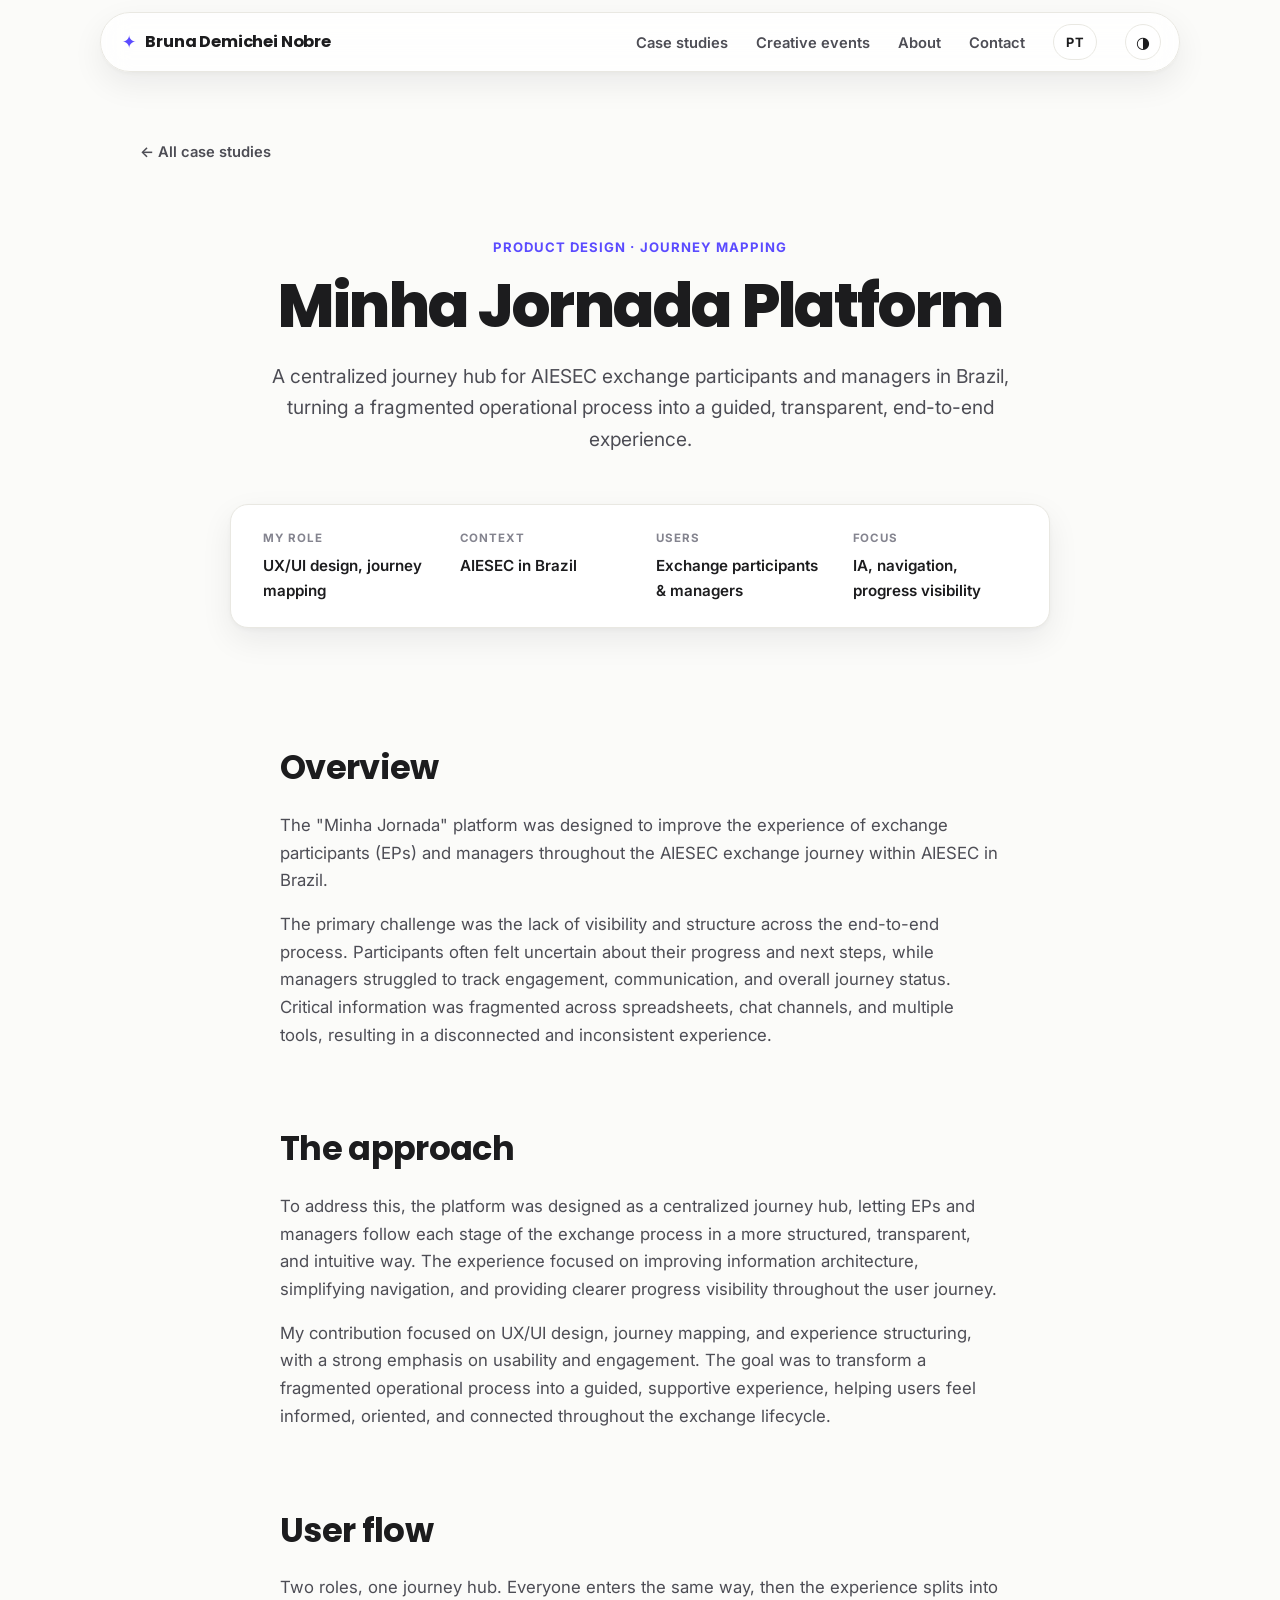
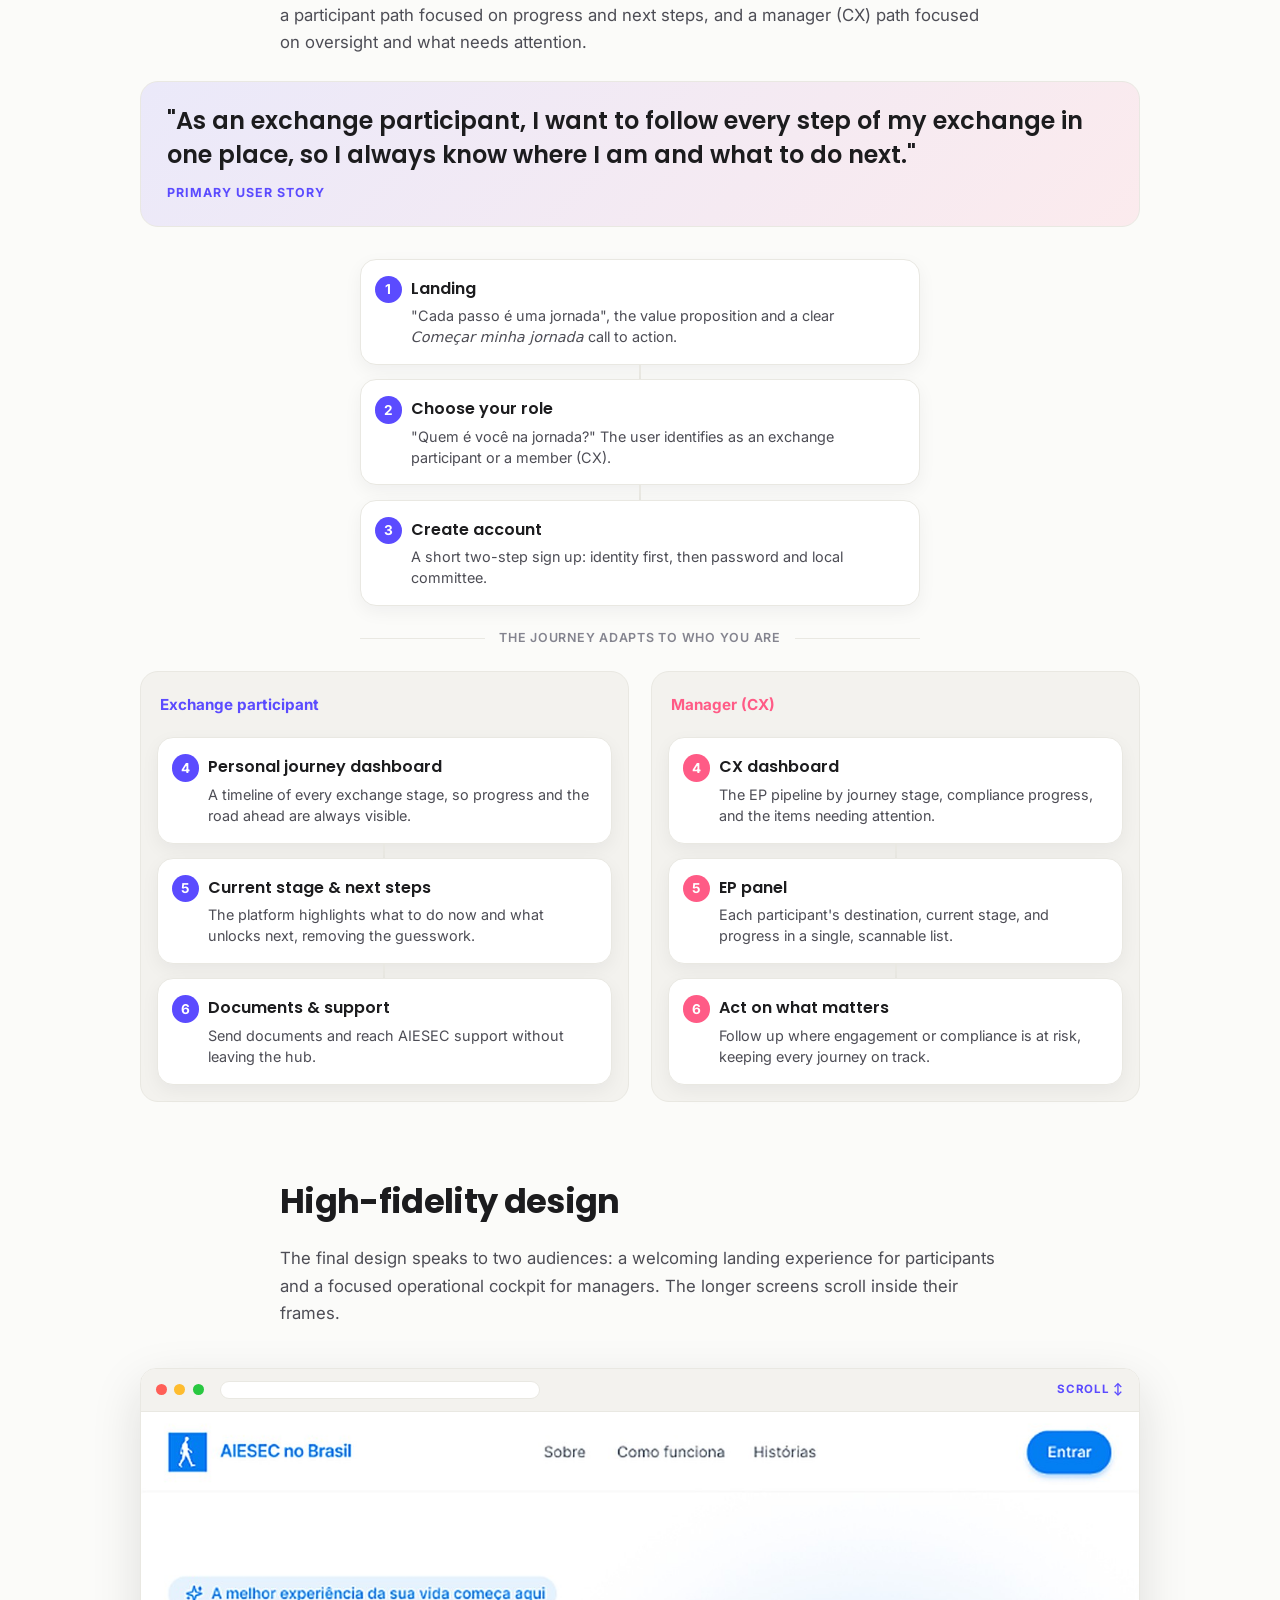
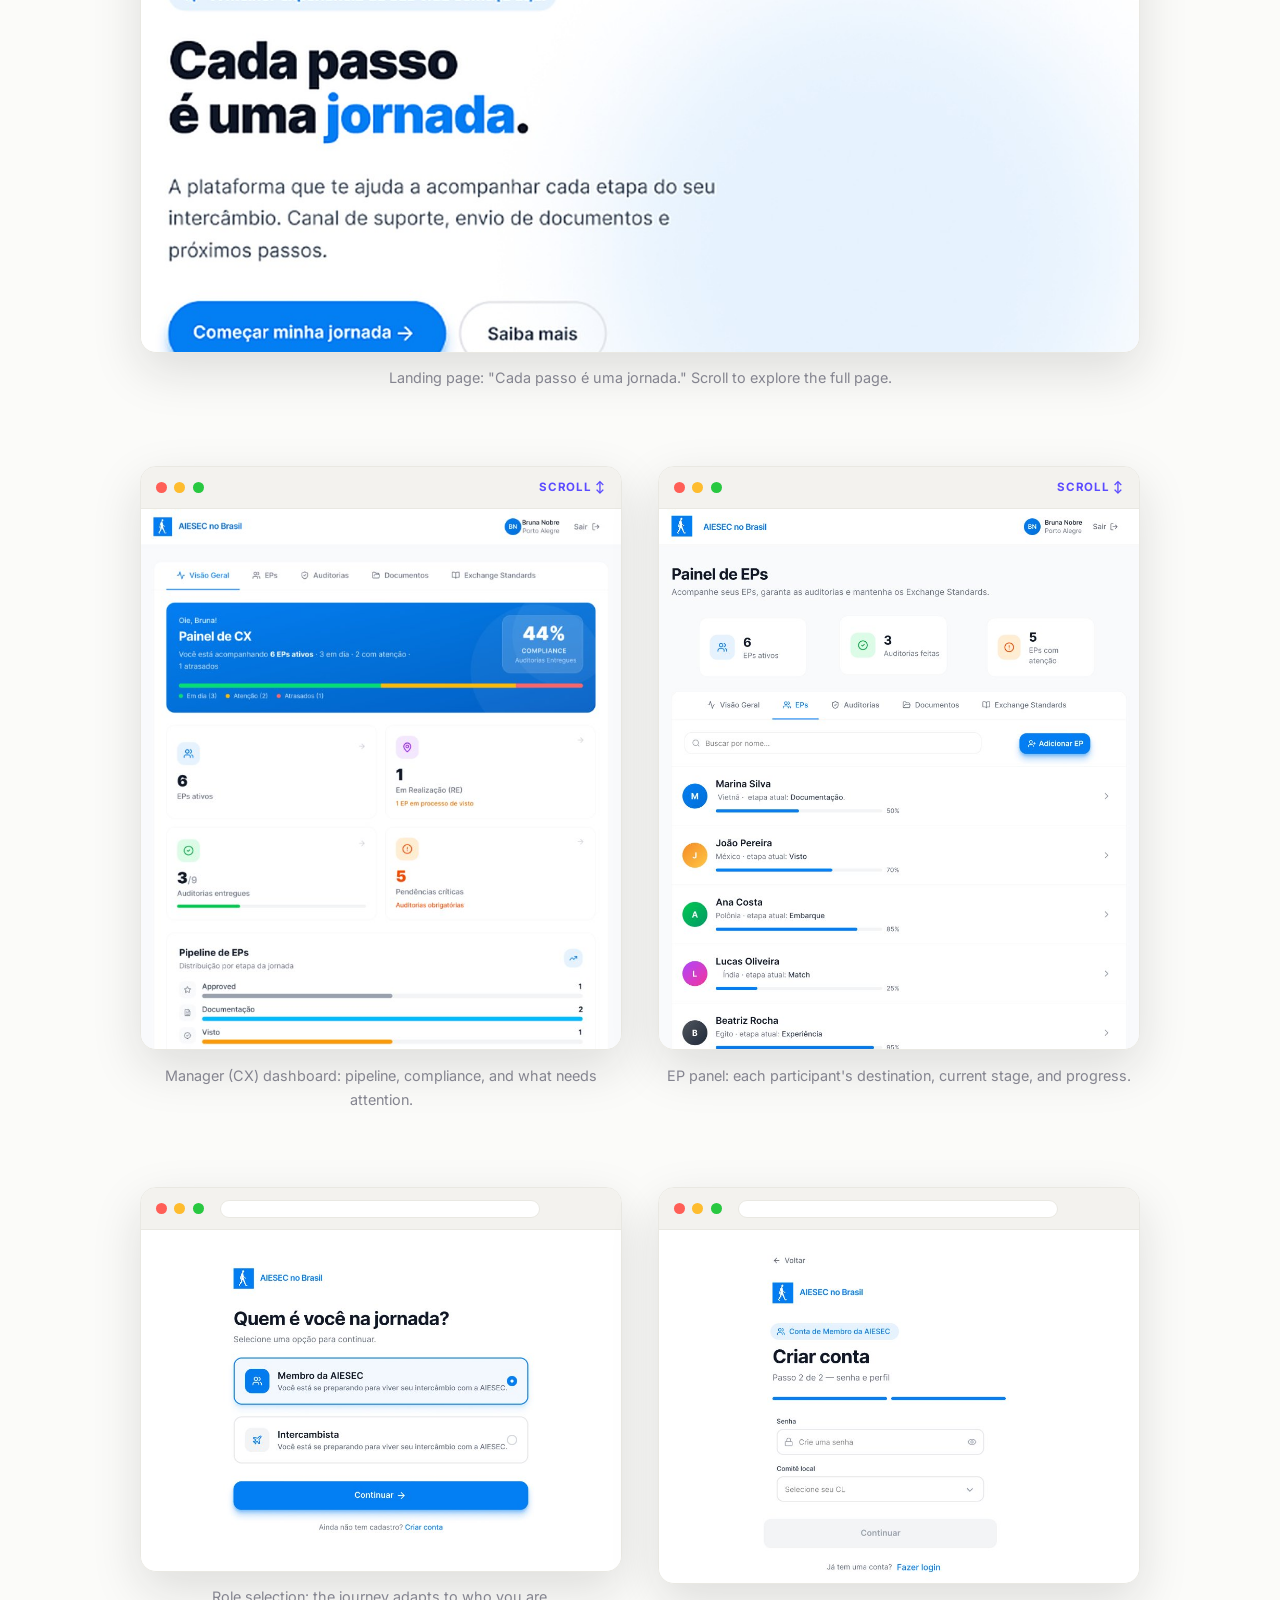
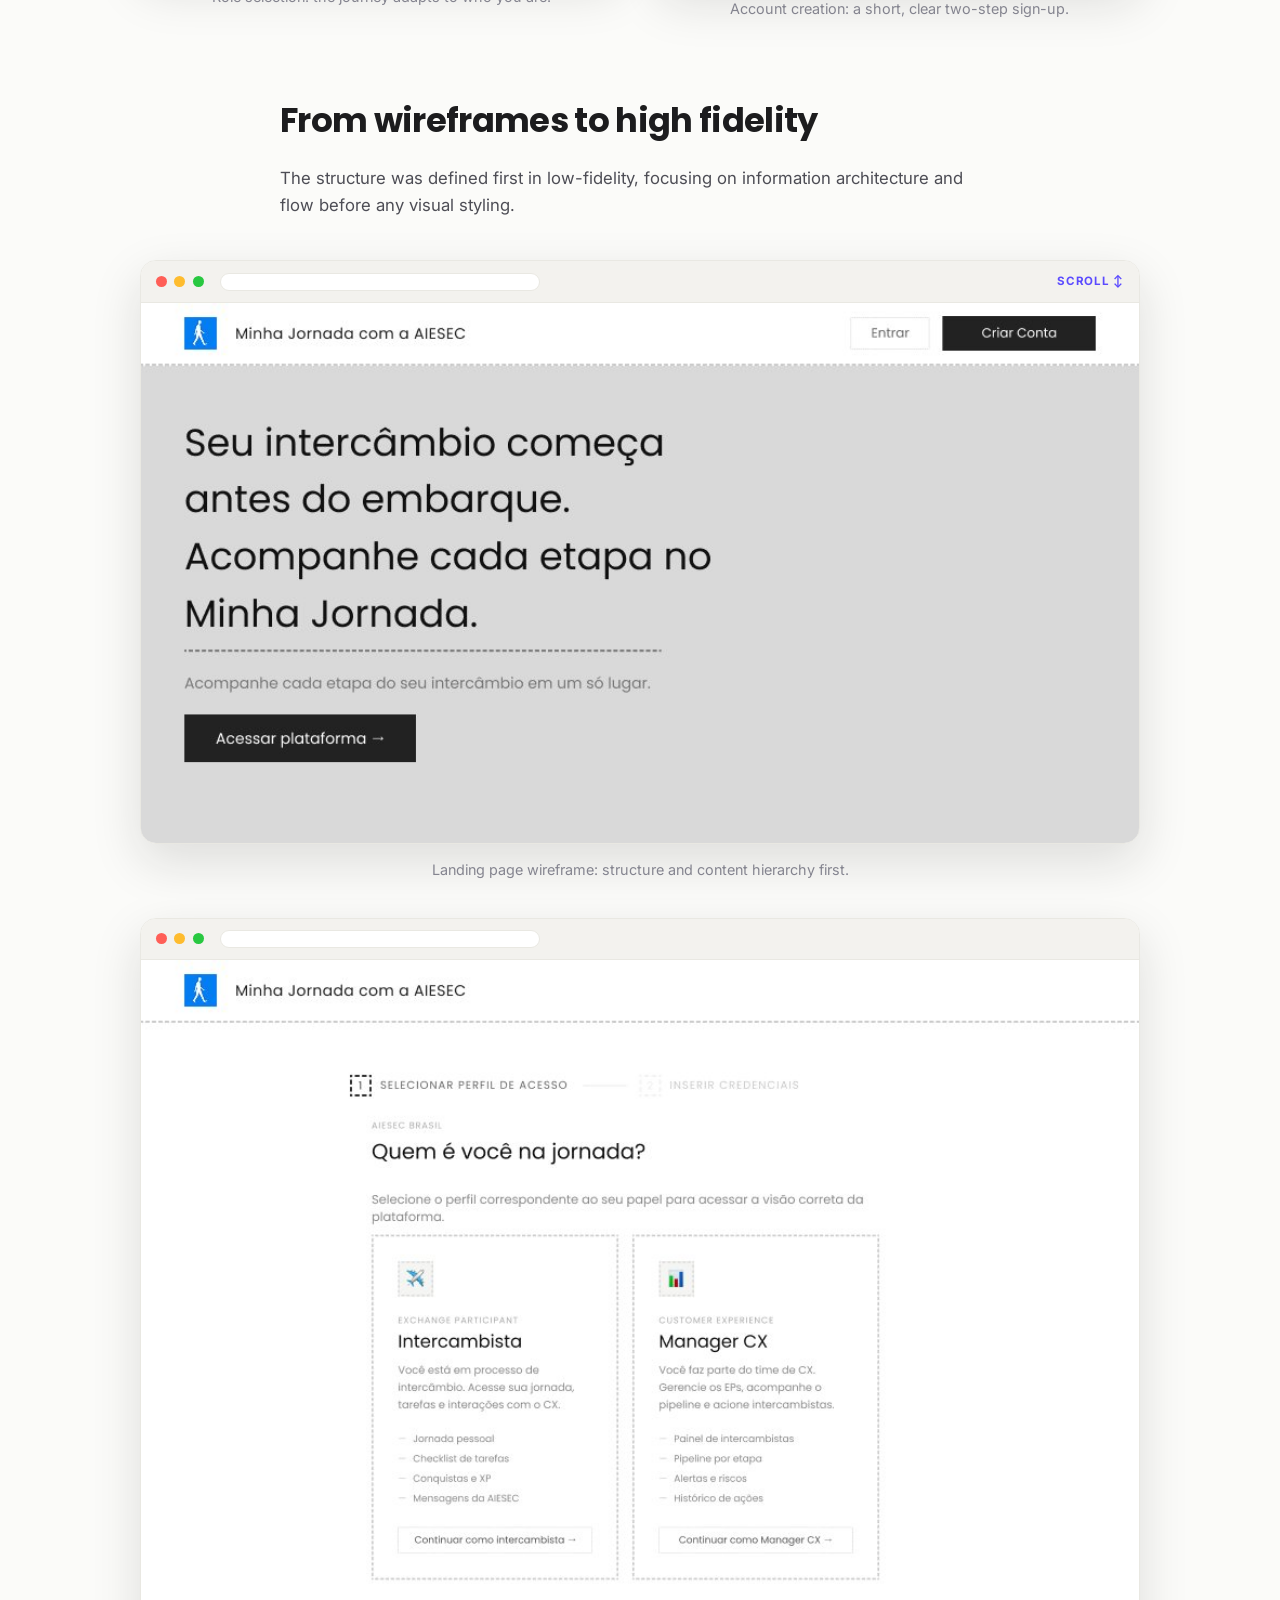
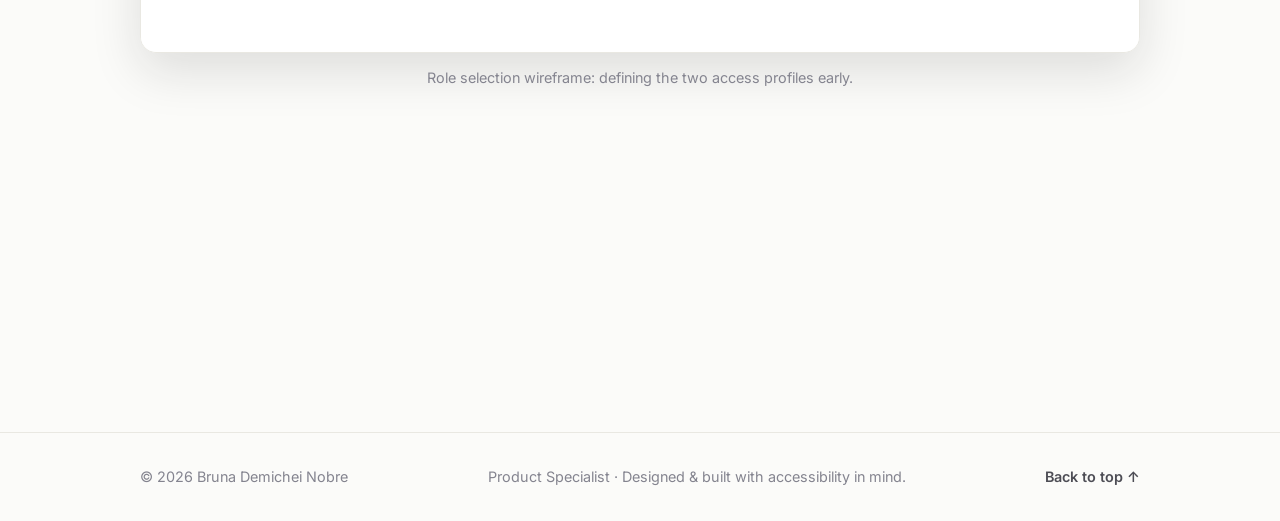
==== commit 51b7d835: "Reframe identity as Product Specialist focused on Customer Success Co-Authored-By: Devin AI <1582432" ====
--- a/case-minha-jornada.html
+++ b/case-minha-jornada.html
@@ -283,7 +283,7 @@
   <footer class="site-footer">
     <div class="site-footer__inner">
       <p>© <span id="year"></span> Bruna Demichei Nobre</p>
-      <p class="site-footer__meta" data-i18n="footer.meta">UX Designer · Designed &amp; built with accessibility in mind.</p>
+      <p class="site-footer__meta" data-i18n="footer.meta">Product Specialist · Designed &amp; built with accessibility in mind.</p>
       <a href="#top" class="site-footer__top" data-i18n="footer.top">Back to top ↑</a>
     </div>
   </footer>
@@ -302,7 +302,7 @@
       "cta.like": "Gostou do que viu?",
       "cta.getintouch": "Entrar em contato",
       "cta.all": "Todos os cases",
-      "footer.meta": "UX Designer · Desenhado &amp; construído com acessibilidade em mente.",
+      "footer.meta": "Product Specialist · Desenhado &amp; construído com acessibilidade em mente.",
       "footer.top": "Voltar ao topo ↑",
 
       "mj.cat": "Design de produto · Mapeamento de jornada",
--- a/styles.css
+++ b/styles.css
@@ -1393,7 +1393,7 @@
 
 /* Cart / checkout */
 .app__line { display: flex; gap: 10px; align-items: center; }
-.app__line-thumb { width: 46px; height: 46px; border-radius: 11px; flex: none; }
+.app__line-thumb { width: 46px; height: 46px; border-radius: 11px; flex: none; position: relative; overflow: hidden; }
 .app__line-info { flex: 1; display: flex; flex-direction: column; gap: 3px; }
 .app__stepper { display: flex; align-items: center; gap: 8px; color: var(--app-soft); font-size: 12px; }
 .app__stepper b { color: var(--app-ink); }
@@ -1409,6 +1409,64 @@
   --app-line: #2a2933;
   --app-card: #201f28;
   --app-accent: #8c7cff;
+}
+
+/* ---- Product illustrations (so tiles show a product, not just color) ---- */
+.app__art { position: absolute; inset: 0; margin: auto; width: 58%; height: 58%; }
+.app__art path, .app__art rect, .app__art circle, .app__art line { stroke: rgba(255,255,255,0.92); }
+.app__hero .app__art { width: 46%; height: 46%; }
+.app__line-thumb .app__art, .device__screen .app__thumb .app__art { pointer-events: none; }
+
+/* ---- iOS status bar glyphs ---- */
+.app__statusicons { display: inline-flex; align-items: center; gap: 5px; }
+.app__statusicons svg { display: block; }
+.app__statusicons svg [fill] { fill: var(--app-ink); }
+
+/* ---- iOS tab bar with labels ---- */
+.app__tabbar { padding: 7px 10px 8px; gap: 2px; }
+.app__tab { display: flex; flex-direction: column; align-items: center; gap: 2px; flex: 1; color: var(--app-soft); }
+.app__tab svg { width: 20px; height: 20px; }
+.app__tab svg [stroke] { stroke: currentColor; }
+.app__tab span { font-size: 8px; font-weight: 600; }
+.app__tab--on { color: var(--app-accent); }
+
+/* ---- iOS home indicator ---- */
+.app__home { display: flex; justify-content: center; padding: 6px 0 8px; background: var(--app-bg); }
+.app__home::after { content: ""; width: 108px; height: 5px; border-radius: 3px; background: var(--app-ink); opacity: 0.85; }
+
+/* ---- iOS large title ---- */
+.app__largetitle { font-family: var(--font-display); font-weight: 800; font-size: 24px; line-height: 1.1; letter-spacing: -0.01em; }
+
+/* ---- iOS segmented control ---- */
+.app__segment { display: flex; background: var(--app-card); border-radius: 9px; padding: 2px; gap: 2px; }
+.app__segment span { flex: 1; text-align: center; font-size: 9px; font-weight: 600; padding: 5px 0; border-radius: 7px; color: var(--app-soft); }
+.app__segment .on { background: var(--app-bg); color: var(--app-ink); box-shadow: 0 1px 3px rgba(20,20,25,0.14); }
+
+/* ---- iOS nav bar (title + back) ---- */
+.app__navbar { display: flex; align-items: center; justify-content: space-between; padding-top: 4px; }
+.app__navbar .app__navtitle { font-family: var(--font-display); font-weight: 700; font-size: 15px; }
+.app__navbtn { width: 28px; height: 28px; border-radius: 50%; background: var(--app-card); display: grid; place-items: center; color: var(--app-ink); font-size: 13px; }
+
+/* ============================================================
+   Atomic design ladder
+   ============================================================ */
+.atomic { display: grid; grid-template-columns: repeat(4, 1fr); gap: 0.9rem; margin-top: 1.6rem; align-items: stretch; }
+.atomic__step { border: 1px solid var(--border); border-radius: 16px; padding: 1.1rem; background: var(--surface); box-shadow: var(--shadow); display: flex; flex-direction: column; gap: 0.6rem; position: relative; }
+.atomic__k { font-size: 0.72rem; font-weight: 700; text-transform: uppercase; letter-spacing: 0.06em; color: var(--accent); }
+.atomic__step h4 { font-family: var(--font-display); font-size: 1rem; margin: 0; }
+.atomic__step p { font-size: 0.85rem; color: var(--text-soft); margin: 0; }
+.atomic__tags { display: flex; flex-wrap: wrap; gap: 0.35rem; margin-top: auto; }
+.atomic__tags span { font-size: 0.72rem; padding: 0.2rem 0.5rem; border-radius: 999px; background: var(--bg-alt); border: 1px solid var(--border); color: var(--text-muted); }
+.atomic__step:not(:last-child)::after {
+  content: "→"; position: absolute; right: -0.72rem; top: 50%; transform: translateY(-50%);
+  color: var(--text-muted); font-weight: 700; z-index: 2;
+}
+@media (max-width: 720px) {
+  .atomic { grid-template-columns: 1fr 1fr; }
+  .atomic__step:nth-child(2)::after, .atomic__step:not(:last-child)::after { content: none; }
+}
+@media (max-width: 460px) {
+  .atomic { grid-template-columns: 1fr; }
 }
 
 /* Design system / tokens strip */
